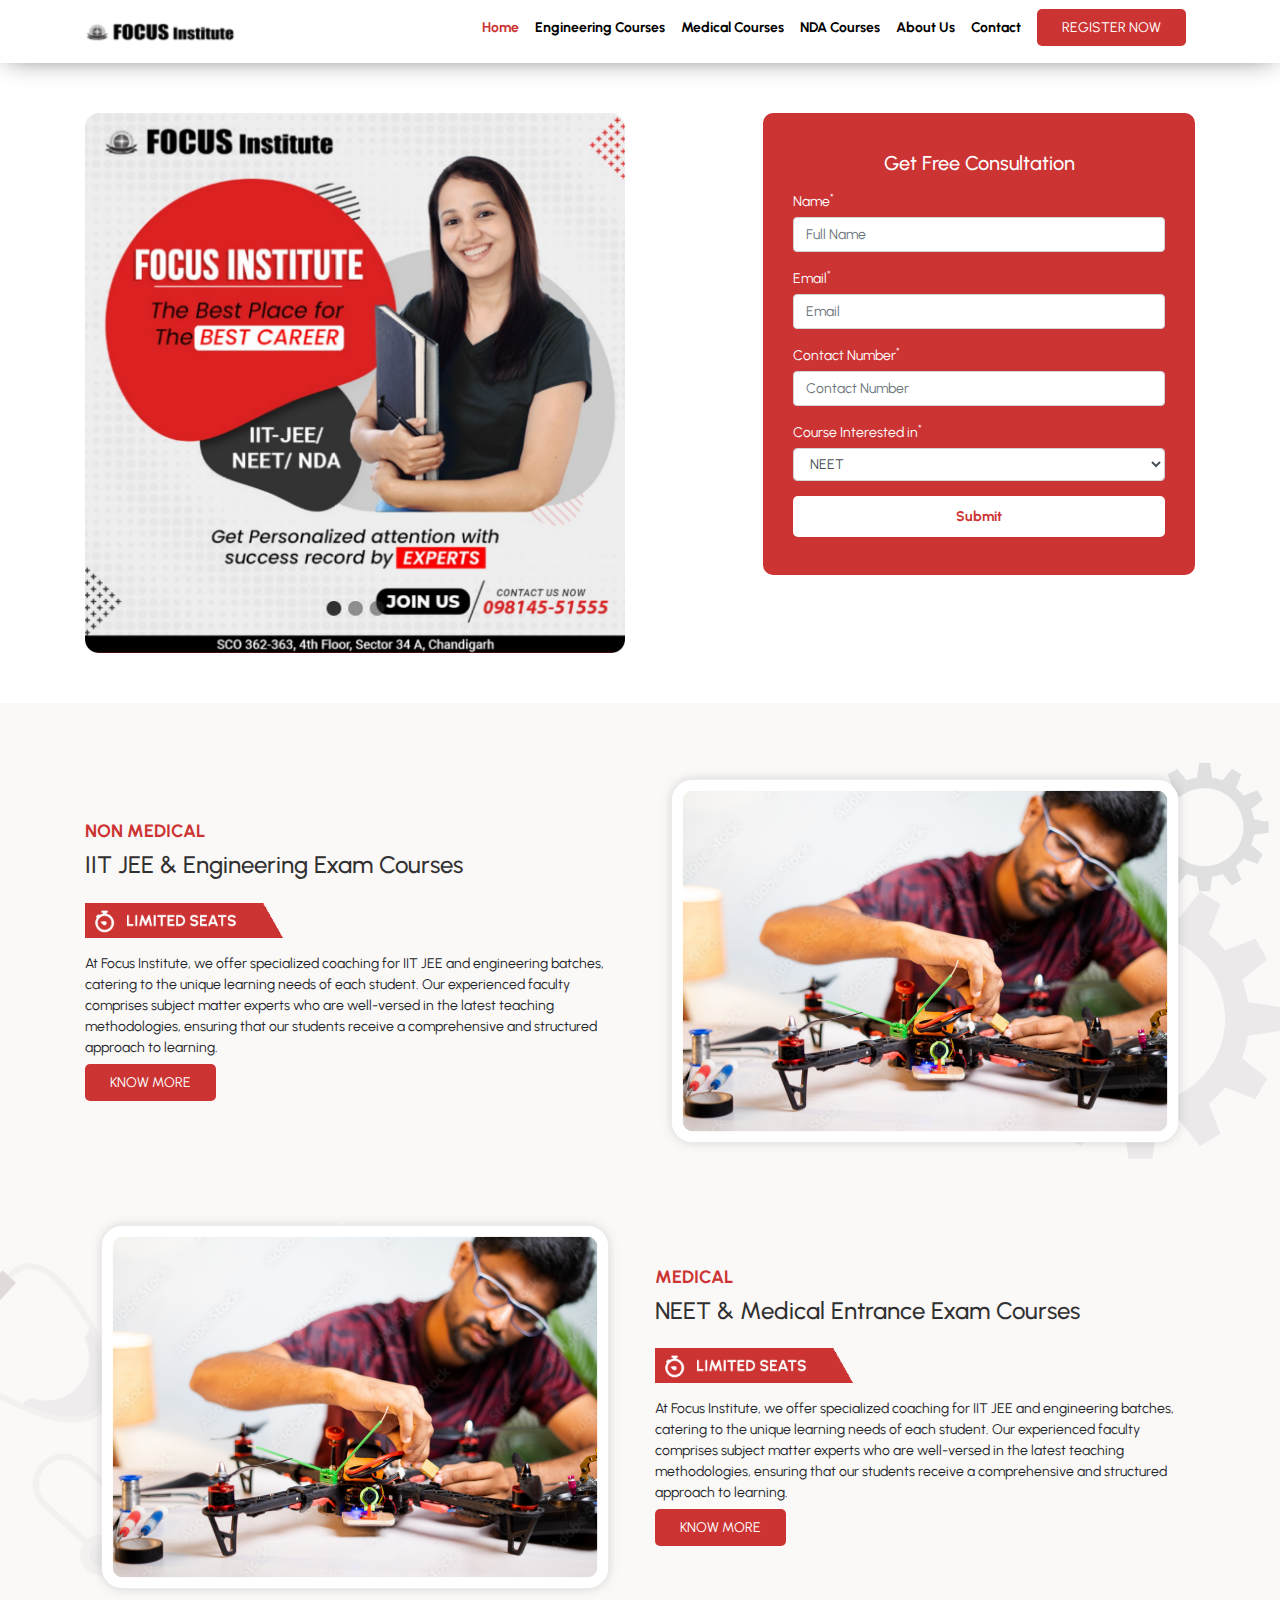
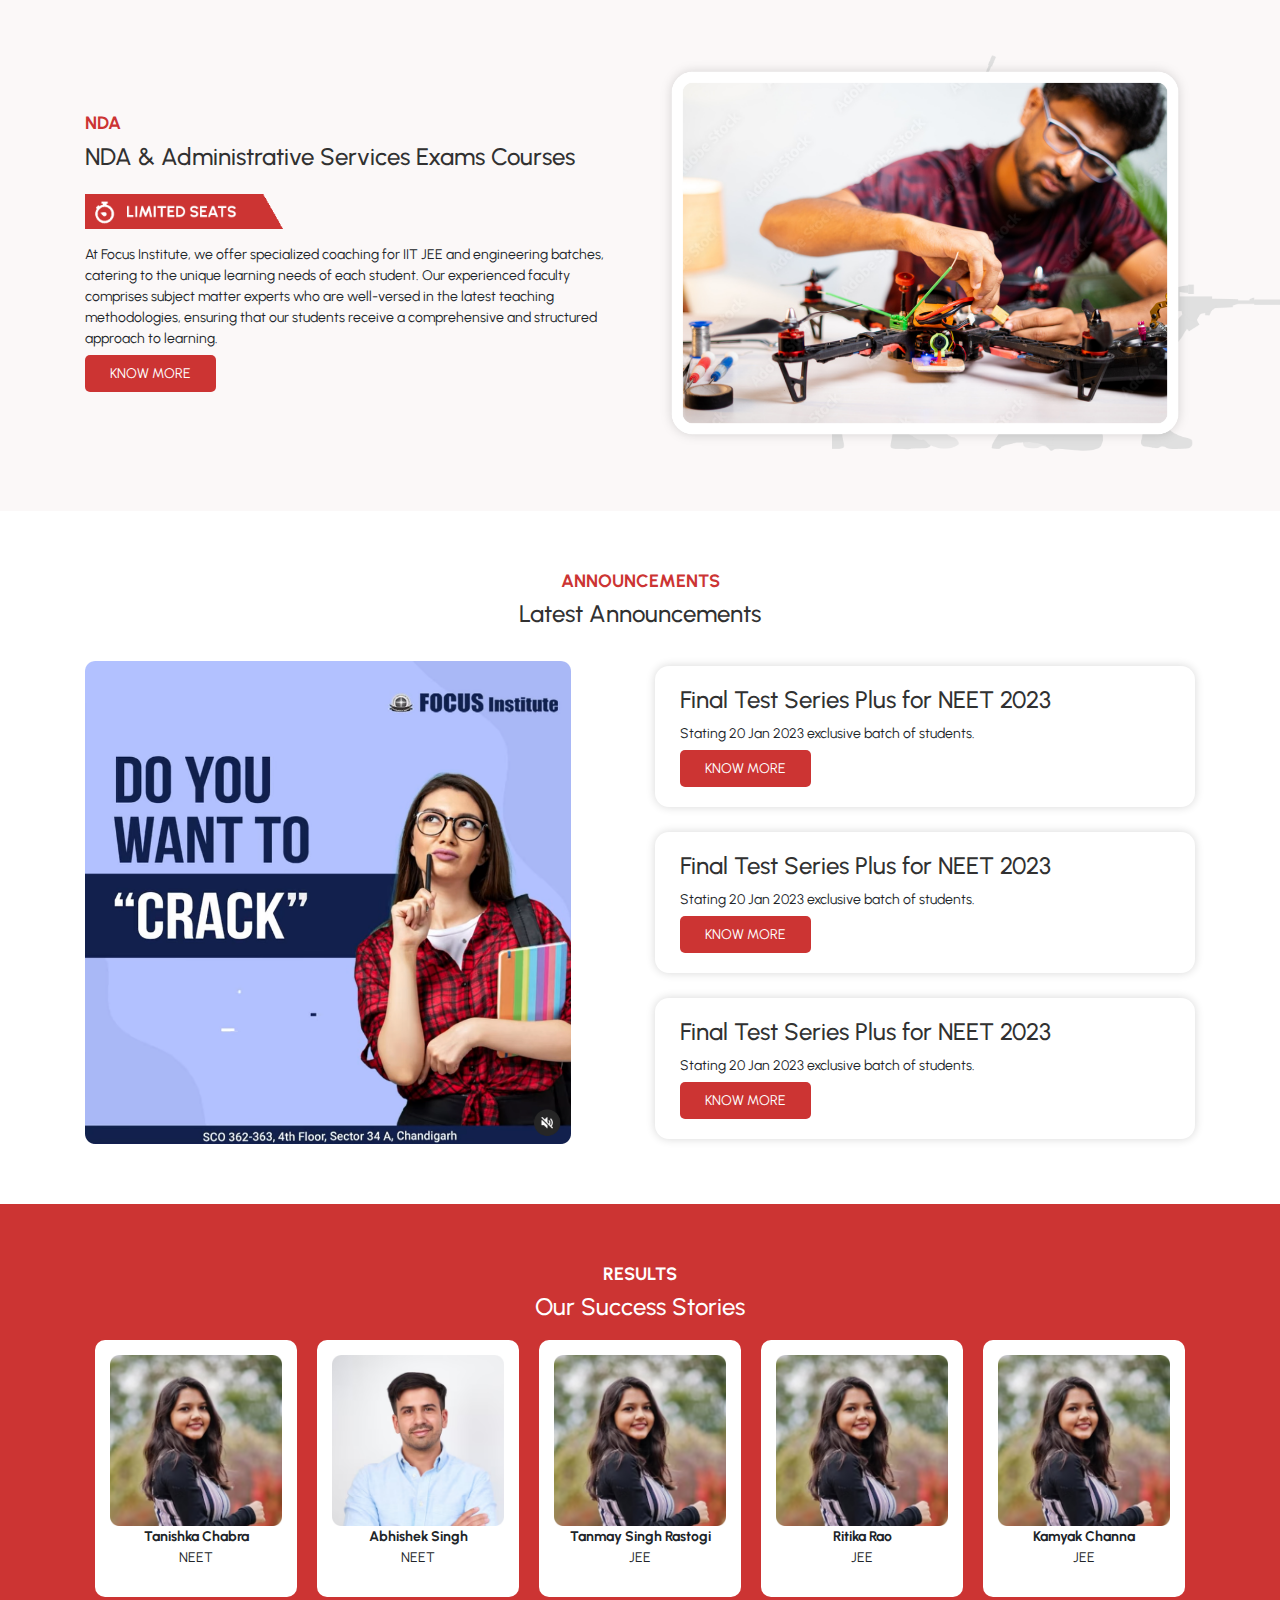
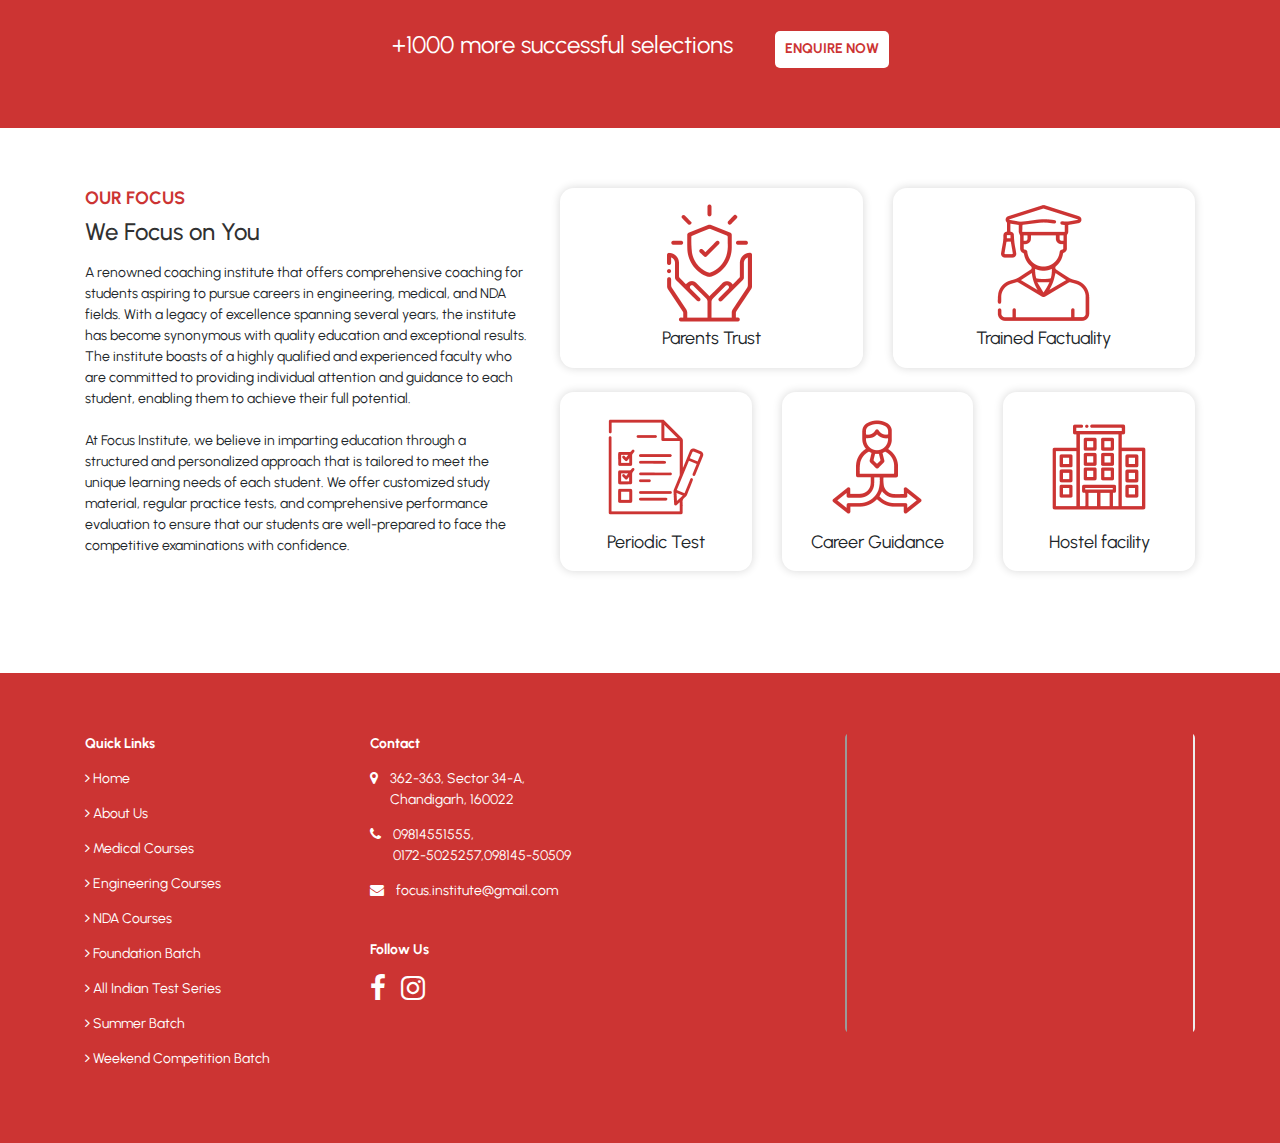
==== index.html @ 0dfa8e39 "initial commit" ====
<!DOCTYPE html>
<html lang="en">
<head>
    <meta charset="utf-8">
    <meta name="viewport" content="width=device-width, initial-scale=1">

    <meta property="og:url" content="#">
    <meta property="og:description" content="Custom HR Management Solution with SkyTech, a cloud-based HR management solution with recruitment management, performance management, and employee engagement for new-age companies">
    <meta property="og:image" content="#">
    <meta property="og:image:secure_url" content="#">
    <meta property="og:image:type" content="image/png">
    <meta property="og:image:width" content="1200">
    <meta property="og:image:height" content="600">
    <meta name="description" content="Custom HR Management Solution with SkyTech, a cloud-based HR management solution with recruitment management, performance management, and employee engagement for new-age companies.">
    <link rel="icon" href="assets/img/favicon.png" type="image/png" sizes="16x16">
    <title>Focus Institute</title>


    <link rel="stylesheet" href="https://cdn.jsdelivr.net/npm/bootstrap@4.6.1/dist/css/bootstrap.min.css">
    <script src="https://ajax.googleapis.com/ajax/libs/jquery/3.6.0/jquery.min.js"></script>
    <script src="https://cdn.jsdelivr.net/npm/bootstrap@4.6.1/dist/js/bootstrap.bundle.min.js"></script>

    <link rel="stylesheet" href="https://cdnjs.cloudflare.com/ajax/libs/font-awesome/4.7.0/css/font-awesome.min.css">
    <link rel="preconnect" href="https://fonts.googleapis.com">
    <link rel="preconnect" href="https://fonts.gstatic.com" crossorigin>
    <link href="https://fonts.googleapis.com/css2?family=Urbanist:ital,wght@0,100..900;1,100..900&display=swap" rel="stylesheet">

    <link rel="stylesheet" href="https://cdnjs.cloudflare.com/ajax/libs/OwlCarousel2/2.3.4/assets/owl.carousel.min.css">
    <link rel="stylesheet" href="https://cdnjs.cloudflare.com/ajax/libs/OwlCarousel2/2.3.4/assets/owl.theme.default.min.css">
    <link rel="stylesheet" href="assets/css/style.css">
</head>

<body>
<div>
    <header>
        <nav class="navbar navbar-expand-lg navbar-light container">
            <a class="navbar-brand" href="#">
                <img src="assets/img/logo.png" class="nav-logo" alt="">
            </a>
            <button class="navbar-toggler" type="button" data-toggle="collapse" data-target="#navbarSupportedContent" aria-controls="navbarSupportedContent" aria-expanded="false" aria-label="Toggle navigation">
                <span class="navbar-toggler-icon"></span>
            </button>

            <div class="collapse navbar-collapse" id="navbarSupportedContent">
                <ul class="navbar-nav ml-auto">
                    <li class="nav-item active">
                        <a class="nav-link" href="#">Home <span class="sr-only">(current)</span></a>
                    </li>
                    <li class="nav-item">
                        <a class="nav-link" href="#">Engineering Courses</a>
                    </li>
                    <li class="nav-item">
                        <a class="nav-link" href="#">Medical Courses</a>
                    </li>
                    <li class="nav-item">
                        <a class="nav-link" href="#">NDA Courses</a>
                    </li>
                    <li class="nav-item">
                        <a class="nav-link" href="#">About Us</a>
                    </li>
                    <li class="nav-item">
                        <a class="nav-link" href="contact.html">Contact</a>
                    </li>
                    <li class="nav-item">
                        <a class="nav-link" href="registration.html">
                            <button class="menuButton">
                                REGISTER NOW
                            </button>
                        </a>
                    </li>
                </ul>
            </div>
        </nav>
    </header>
</div>

<section class="bannerHome">
    <div class="container">
        <div class="row">
            <div class="col-md-6">
                <div class="owl-carousel owl-theme">
                    <div class="item">
                        <img src="assets/img/banner-1.png" alt="">
                    </div>
                    <div class="item">
                        <img src="assets/img/banner-2.png" alt="">
                    </div>
                    <div class="item">
                        <img src="assets/img/banner-1.png" alt="">
                    </div>
                </div>
            </div>
            <div class="col-md-6">
                <div class="bannerForm">
                    <h5 class="text-white text-center">
                        Get Free Consultation
                    </h5>

                    <form action="">
                        <div class="mt-3">
                            <label for="" class="text-white mb5">Name<sup>*</sup></label>
                            <input type="text" class="form-control themeFeild" name="name" placeholder="Full Name" required>
                        </div>
                        <div class="mt-3">
                            <label for="" class="text-white mb5">Email<sup>*</sup></label>
                            <input type="email" class="form-control themeFeild" name="email" placeholder="Email" required>
                        </div>
                        <div class="mt-3">
                            <label for="" class="text-white mb5">Contact Number<sup>*</sup></label>
                            <input type="tel" class="form-control themeFeild" name="contact" placeholder="Contact Number" required>
                        </div>
                        <div class="mt-3">
                            <label for="" class="text-white mb5">Course Interested in<sup>*</sup></label>
                            <select name="interest" id="" class="form-control" required>
                                <option value="NEET">NEET</option>
                                <option value="JEE">JEE</option>
                                <option value="NDA">NDA</option>
                            </select>
                        </div>
                        <div class="mt-4">
                            <button class="themeWhiteButton w-100">Submit</button>
                        </div>
                    </form>
                </div>
            </div>
        </div>
    </div>
</section>
<section class="homeCourses ptb60">
    <div class="backgroundEngineering">
        <div class="container">
            <div class="row align-items-center">
                <div class="col-md-6">
                    <h4 class="subText">
                        NON MEDICAL
                    </h4>
                    <h3 class="heading">
                        IIT JEE & Engineering Exam Courses
                    </h3>
                    <img src="assets/img/Limited-Seats.gif" style="max-height: 35px; margin-top: 15px; margin-bottom: 15px" alt="">
                    <p>
                        At Focus Institute, we offer specialized coaching for IIT JEE and engineering batches, catering to the unique learning needs of each student. Our experienced faculty comprises subject matter experts who are well-versed in the latest teaching methodologies, ensuring that our students receive a comprehensive and structured approach to learning.
                    </p>
                    <button class="themeButton">
                        KNOW MORE
                    </button>
                </div>
                <div class="col-md-6">
                    <img src="assets/img/iit_jee.png" class="w-100" alt="">
                </div>
            </div>
        </div>
    </div>
    <div class="backgroundNEET">
        <div class="container" style="overflow: visible">
            <div class="row align-items-center">
                <div class="col-md-6">
                    <img src="assets/img/iit_jee.png" class="w-100" alt="">
                </div>
                <div class="col-md-6">
                    <h4 class="subText">
                        MEDICAL
                    </h4>
                    <h3 class="heading">
                        NEET & Medical Entrance Exam Courses
                    </h3>
                    <img src="assets/img/Limited-Seats.gif" style="max-height: 35px; margin-top: 15px; margin-bottom: 15px" alt="">
                    <p>
                        At Focus Institute, we offer specialized coaching for IIT JEE and engineering batches, catering to the unique learning needs of each student. Our experienced faculty comprises subject matter experts who are well-versed in the latest teaching methodologies, ensuring that our students receive a comprehensive and structured approach to learning.
                    </p>
                    <button class="themeButton">
                        KNOW MORE
                    </button>
                </div>
            </div>
        </div>
    </div>
    <div class="backgroundNDA">
        <div class="container">
            <div class="row align-items-center">
                <div class="col-md-6">
                    <h4 class="subText">
                        NDA
                    </h4>
                    <h3 class="heading">
                        NDA & Administrative Services Exams Courses
                    </h3>
                    <img src="assets/img/Limited-Seats.gif" style="max-height: 35px; margin-top: 15px; margin-bottom: 15px" alt="">
                    <p>
                        At Focus Institute, we offer specialized coaching for IIT JEE and engineering batches, catering to the unique learning needs of each student. Our experienced faculty comprises subject matter experts who are well-versed in the latest teaching methodologies, ensuring that our students receive a comprehensive and structured approach to learning.
                    </p>
                    <button class="themeButton">
                        KNOW MORE
                    </button>
                </div>
                <div class="col-md-6">
                    <img src="assets/img/iit_jee.png" class="w-100" alt="">
                </div>
            </div>
        </div>
    </div>
</section>


<section class="homeAnnouncements ptb60">
    <div class="container">
        <div class="row align-items-center">
            <div class="col-md-12">
                <h4 class="subText text-center">
                    ANNOUNCEMENTS
                </h4>
                <h3 class="heading text-center">
                    Latest Announcements
                </h3>
            </div>
        </div>
        <div class="row align-items-center mt-4">
            <div class="col-md-6">
                <img src="assets/img/announcement_thumbnail.png" style="width: 90%" alt="">
            </div>
            <div class="col-md-6">
                <div class="announcementTile">
                    <h3 class="heading">
                        Final Test Series Plus for NEET 2023
                    </h3>
                    <p>Stating 20 Jan 2023 exclusive batch of students.</p>

                    <button class="themeButton">
                        KNOW MORE
                    </button>
                </div>
                <div class="announcementTile mtb25">
                    <h3 class="heading">
                        Final Test Series Plus for NEET 2023
                    </h3>
                    <p>Stating 20 Jan 2023 exclusive batch of students.</p>

                    <button class="themeButton">
                        KNOW MORE
                    </button>
                </div>
                <div class="announcementTile">
                    <h3 class="heading">
                        Final Test Series Plus for NEET 2023
                    </h3>
                    <p>Stating 20 Jan 2023 exclusive batch of students.</p>

                    <button class="themeButton">
                        KNOW MORE
                    </button>
                </div>
            </div>
        </div>
    </div>
</section>

<section class="homeSuccess ptb60">
    <div class="container">
        <div class="row">
            <div class="col-md-12">
                <h4 class="subText text-white text-center">
                    RESULTS
                </h4>
                <h3 class="heading text-white text-center">
                    Our Success Stories
                </h3>

                <div class="row">
                    <div class="col-md-12">
                        <div style="display: flex; align-items: center">
                            <div class="item">
                                <div class="testimonialCard">
                                    <img src="assets/img/dummy_1.png" class="w-100" alt="">
                                    <p class="testimonialName text-center">
                                        <b>Tanishka Chabra</b>
                                        <br>
                                        NEET
                                    </p>
                                </div>
                            </div>
                            <div class="item">
                                <div class="testimonialCard">
                                    <img src="assets/img/dummy_2.png" class="w-100" alt="">
                                    <p class="testimonialName text-center">
                                        <b>Abhishek Singh</b>
                                        <br>
                                        NEET
                                    </p>
                                </div>
                            </div>
                            <div class="item">
                                <div class="testimonialCard">
                                    <img src="assets/img/dummy_1.png" class="w-100" alt="">
                                    <p class="testimonialName text-center">
                                        <b>Tanmay Singh Rastogi</b>
                                        <br>
                                        JEE
                                    </p>
                                </div>
                            </div>
                            <div class="item">
                                <div class="testimonialCard">
                                    <img src="assets/img/dummy_1.png" class="w-100" alt="">
                                    <p class="testimonialName text-center">
                                        <b>Ritika Rao</b>
                                        <br>
                                        JEE
                                    </p>
                                </div>
                            </div>
                            <div class="item">
                                <div class="testimonialCard">
                                    <img src="assets/img/dummy_1.png" class="w-100" alt="">
                                    <p class="testimonialName text-center">
                                        <b>Kamyak Channa</b>
                                        <br>
                                        JEE
                                    </p>
                                </div>
                            </div>
                        </div>
                    </div>
                </div>


                <h3 class="heading text-white text-center mt-4 mb-0" style="font-weight: 400">
                    +1000 more successful selections
                    &nbsp;
                    &nbsp;
                    &nbsp;
                    <button class="themeWhiteButton">ENQUIRE NOW</button>
                </h3>
            </div>
        </div>
    </div>
</section>
<section class="homeFocus">
    <div class="container">
        <div class="row">
            <div class="col-md-5">
                <h4 class="subText">
                    OUR FOCUS
                </h4>
                <h3 class="heading">
                    We Focus on You
                </h3>
                <p class="mt-3">
                    A renowned coaching institute that offers comprehensive coaching for students aspiring to pursue careers in engineering, medical, and NDA fields. With a legacy of excellence spanning several years, the institute has become synonymous with quality education and exceptional results. The institute boasts of a highly qualified and experienced faculty who are committed to providing individual attention and guidance to each student, enabling them to achieve their full potential.
                    <br><br>
                    At Focus Institute, we believe in imparting education through a structured and personalized approach that is tailored to meet the unique learning needs of each student. We offer customized study material, regular practice tests, and comprehensive performance evaluation to ensure that our students are well-prepared to face the competitive examinations with confidence.
                </p>
            </div>
            <div class="col-md-7">
                <div class="row">
                    <div class="col-md-6">
                        <div class="tagIcon">
                            <img src="assets/img/ic_trust.png" style="max-width: 150px;" alt="">
                            <h4 style="font-weight: 400; font-size: 18px; text-align: center">
                                Parents Trust
                            </h4>
                        </div>
                    </div>
                    <div class="col-md-6">
                        <div class="tagIcon">
                            <img src="assets/img/ic_faculty.png" style="max-width: 150px;" alt="">
                            <h4 style="font-weight: 400; font-size: 18px; text-align: center">
                                Trained Factuality
                            </h4>
                        </div>
                    </div>
                </div>
                <div class="row mt-4">
                    <div class="col-md-4">
                        <div class="tagIcon">
                            <img src="assets/img/ic_periodic.png" style="max-width: 150px;" alt="">
                            <h4 style="font-weight: 400; font-size: 18px; text-align: center">
                                Periodic Test
                            </h4>
                        </div>
                    </div>
                    <div class="col-md-4">
                        <div class="tagIcon">
                            <img src="assets/img/ic_career.png" style="max-width: 150px;" alt="">
                            <h4 style="font-weight: 400; font-size: 18px; text-align: center">
                                Career Guidance
                            </h4>
                        </div>
                    </div>
                    <div class="col-md-4">
                        <div class="tagIcon">
                            <img src="assets/img/ic_hostel.png" style="max-width: 150px;" alt="">
                            <h4 style="font-weight: 400; font-size: 18px; text-align: center">
                                Hostel facility
                            </h4>
                        </div>
                    </div>
                </div>
            </div>
        </div>
    </div>
</section>
<br><br>
<footer class="themeFooter">
    <div class="container">
        <div class="row">
            <div class="col-md-3">
                <p class="text-white">
                    <b>Quick Links</b>
                </p>
                <p class="text-white mt-2">
                    <i class="fa fa-angle-right"></i> Home
                </p>
                <p class="text-white">
                    <i class="fa fa-angle-right"></i> About Us
                </p>
                <p class="text-white">
                    <i class="fa fa-angle-right"></i> Medical Courses
                </p>
                <p class="text-white">
                    <i class="fa fa-angle-right"></i> Engineering Courses
                </p>
                <p class="text-white">
                    <i class="fa fa-angle-right"></i> NDA Courses
                </p>
                <p class="text-white">
                    <i class="fa fa-angle-right"></i> Foundation Batch
                </p>
                <p class="text-white">
                    <i class="fa fa-angle-right"></i> All Indian Test Series
                </p>
                <p class="text-white">
                    <i class="fa fa-angle-right"></i> Summer Batch
                </p>
                <p class="text-white">
                    <i class="fa fa-angle-right"></i> Weekend Competition Batch
                </p>
            </div>
            <div class="col-md-4">
                <p class="text-white">
                    <b>Contact</b>
                </p>
                <div class="mt-2">
                    <div style="display: flex">
                        <div>
                            <i class="fa fa-map-marker text-white"></i> &nbsp; &nbsp;
                        </div>
                        <div>
                            <p class="text-white">
                                362-363, Sector 34-A,<br>
                                Chandigarh, 160022
                            </p>
                        </div>
                    </div>
                    <div style="display: flex">
                        <div>
                            <i class="fa fa-phone text-white"></i> &nbsp; &nbsp;
                        </div>
                        <div>
                            <p class="text-white">
                                09814551555,<br> 0172-5025257,098145-50509
                            </p>
                        </div>
                    </div>
                    <div style="display: flex">
                        <div>
                            <i class="fa fa-envelope text-white"></i> &nbsp; &nbsp;
                        </div>
                        <div>
                            <p class="text-white">
                                focus.institute@gmail.com
                            </p>
                        </div>
                    </div>
                </div>
                <p class="text-white mt-4">
                    <b>Follow Us</b>
                </p>
                <p class="text-white">
                    <i class="fa fa-facebook fa-2x"></i>
                    &nbsp;
                    &nbsp;
                    <i class="fa fa-instagram fa-2x"></i>
                </p>
            </div>
            <div class="col-md-1"></div>
            <div class="col-md-4">
                <div style="position: relative; min-height: 300px; overflow: hidden; border-radius: 5px;"><iframe src="https://www.google.com/maps/d/embed?mid=1akfx6ELd3Q_v4I3lgXJmymv4RK5xqsZ-" style="width: 100%; min-height: 600px; position: absolute; top: -100px;"></iframe></div>
            </div>
        </div>
    </div>
</footer>

<script src="https://cdnjs.cloudflare.com/ajax/libs/jquery/3.3.1/jquery.min.js"></script>
<script src="https://cdnjs.cloudflare.com/ajax/libs/OwlCarousel2/2.3.4/owl.carousel.min.js"></script>
<script>
    $(".owl-carousel").owlCarousel({
        items: 1,
        margin: 10,
        loop: true,
        nav: false,
        dots: false
    });

    $(".owl-carousel1").owlCarousel({
        items: 5,
        margin: 20,
        loop: false,
        nav: false,
        dots: false,
        autoplay: false
    });
</script>
</body>
</html>
---- assets/css/style.css ----
body{
    font-size: 14px;
}
body, html, form, input, h1, h2, h3, h4, h5, h6, p, span, table, tr, td, ul, ol, li, button{
    font-family: "Urbanist", sans-serif;
}
.nav-logo{
    max-width: 150px;
}
.menuButton{
    color: #fff;
    background: #CC3433;
    border: none;
    font-size: 14px;
    padding: 8px 25px;
    border-radius: 5px;
    margin-top: -9px;
}
.themeButton{
    color: #fff;
    background: #CC3433;
    border: none;
    font-size: 14px;
    padding: 8px 25px;
    border-radius: 5px;
    margin-top: -9px;
}
.themeWhiteButton{
    color: #CC3433;
    background: #fff;
    border: none;
    font-size: 14px;
    padding: 8px 25px;
    border-radius: 5px;
    margin-top: -9px;
}
.navbar-light .navbar-nav .nav-link{
    font-size: 14px;
    font-weight: 700;
    color: black;
}
.navbar-light .navbar-nav .active>.nav-link{
    color: #CC3433;
}
header{
    -webkit-box-shadow: 0px 0px 28px -8px rgba(0,0,0,0.75);
    -moz-box-shadow: 0px 0px 28px -8px rgba(0,0,0,0.75);
    box-shadow: 0px 0px 28px -8px rgba(0,0,0,0.75);
}
.bannerHome{
    padding: 50px 0;
}
.bannerForm{
    width: 80%;
    margin-left: auto;
    padding: 38px 30px;
    background: #CC3433;
    border-radius: 10px;
}
label{
    font-size: 14px;
}
.themeFeild{
    background: #FFFFFF;
}
.form-control{
    height: auto;
    font-size: 14px;
}
.themeWhiteButton{
    background: white;
    color: #CC3433;
    border: none;
    border-radius: 5px;
    padding: 10px;
    font-weight: 700;
}
.mb5{
    margin-bottom: 5px;
}
.homeCourses{
    background: #FBF8F8;
}
.ptb60{
    padding-top: 60px;
    padding-bottom: 60px;
}
.backgroundEngineering{
    background: url("../img/engineering_bg.png");
    background-position: 100% center;
    background-repeat: no-repeat;
    background-size: contain;
}
.backgroundNEET{
    background: url("../img/medical_bg.png");
    background-position: 0% center;
    background-repeat: no-repeat;
    background-size: contain;
    margin: 50px auto;
}
.backgroundNDA{
    background: url("../img/nda_bg.png");
    background-position: 100% center;
    background-repeat: no-repeat;
    background-size: contain;
}
.subText{
    font-size: 18px;
    text-align: left;
    font-weight: 700;
    letter-spacing: 0px;
    color: #CC3433;
    text-transform: uppercase;
    opacity: 1;
}
.heading{
    font-size: 24px;
    text-align: left;
    font: 700;
    letter-spacing: 0px;
    color: #313131;
    opacity: 1;
}
.announcementTile{
    box-shadow: 0px 0px 10px #00000029;
    border-radius: 14px;
    padding: 20px 25px;
}
.mtb25{
    margin-bottom: 25px;
    margin-top: 25px;
}
p{
    margin-bottom: 14px;
}
.homeSuccess{
    background: #CC3433;
}
.homeFocus{
    padding: 60px;
}
.themeFooter{
    background: #CC3433;
    padding: 60px;
}
.testimonialCard{
    background: white;
    padding: 15px;
    border-radius: 10px;
    margin: 10px;
}
.tagIcon{
    text-align: center;
    box-shadow: 0px 0px 10px #00000029;
    border-radius: 14px;
    padding: 10px;
}

.bannerContact{
    position: relative;
}
.bannerContact .absoluteSection{
    position: absolute;
    width: 100%;
    top: calc(50% - 42px);
    font-weight: 700;
}
.bannerContact .absoluteext{
    font-size: 36px;
    color: #FFFFFF;
}
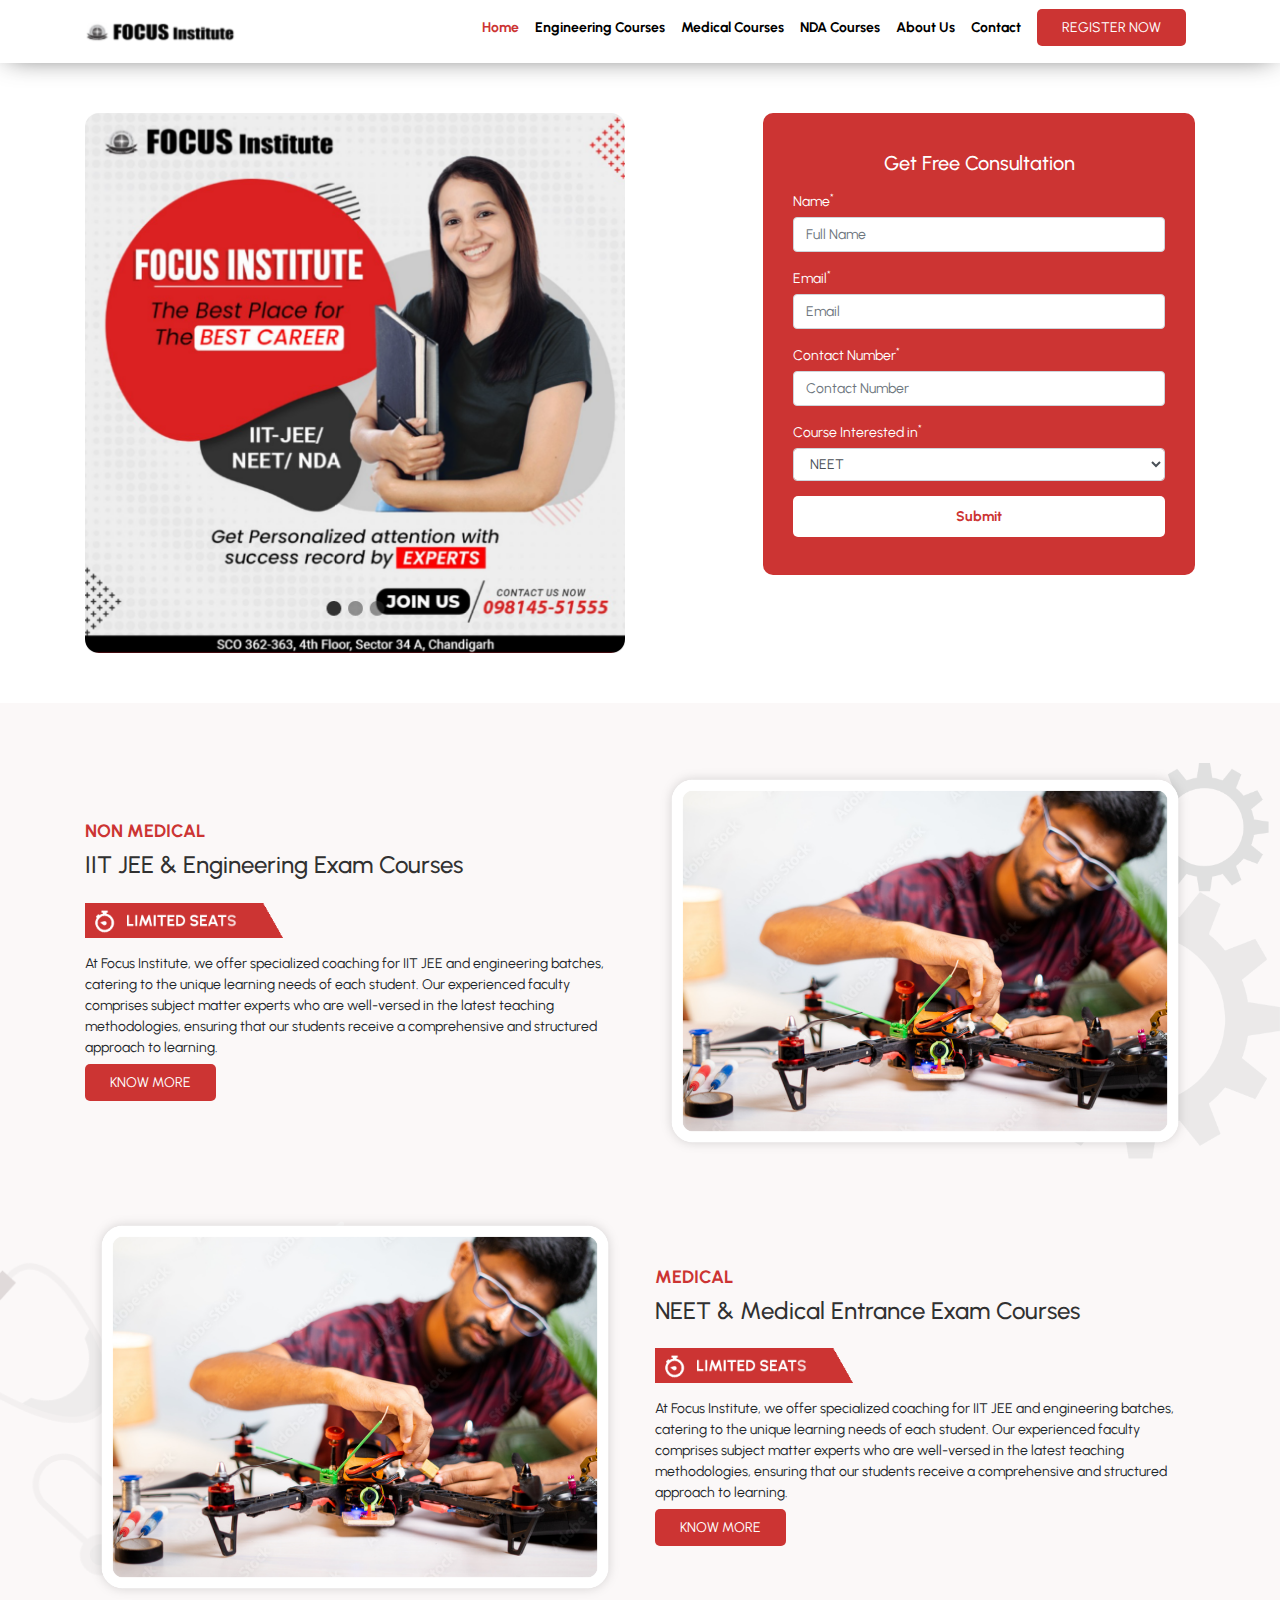
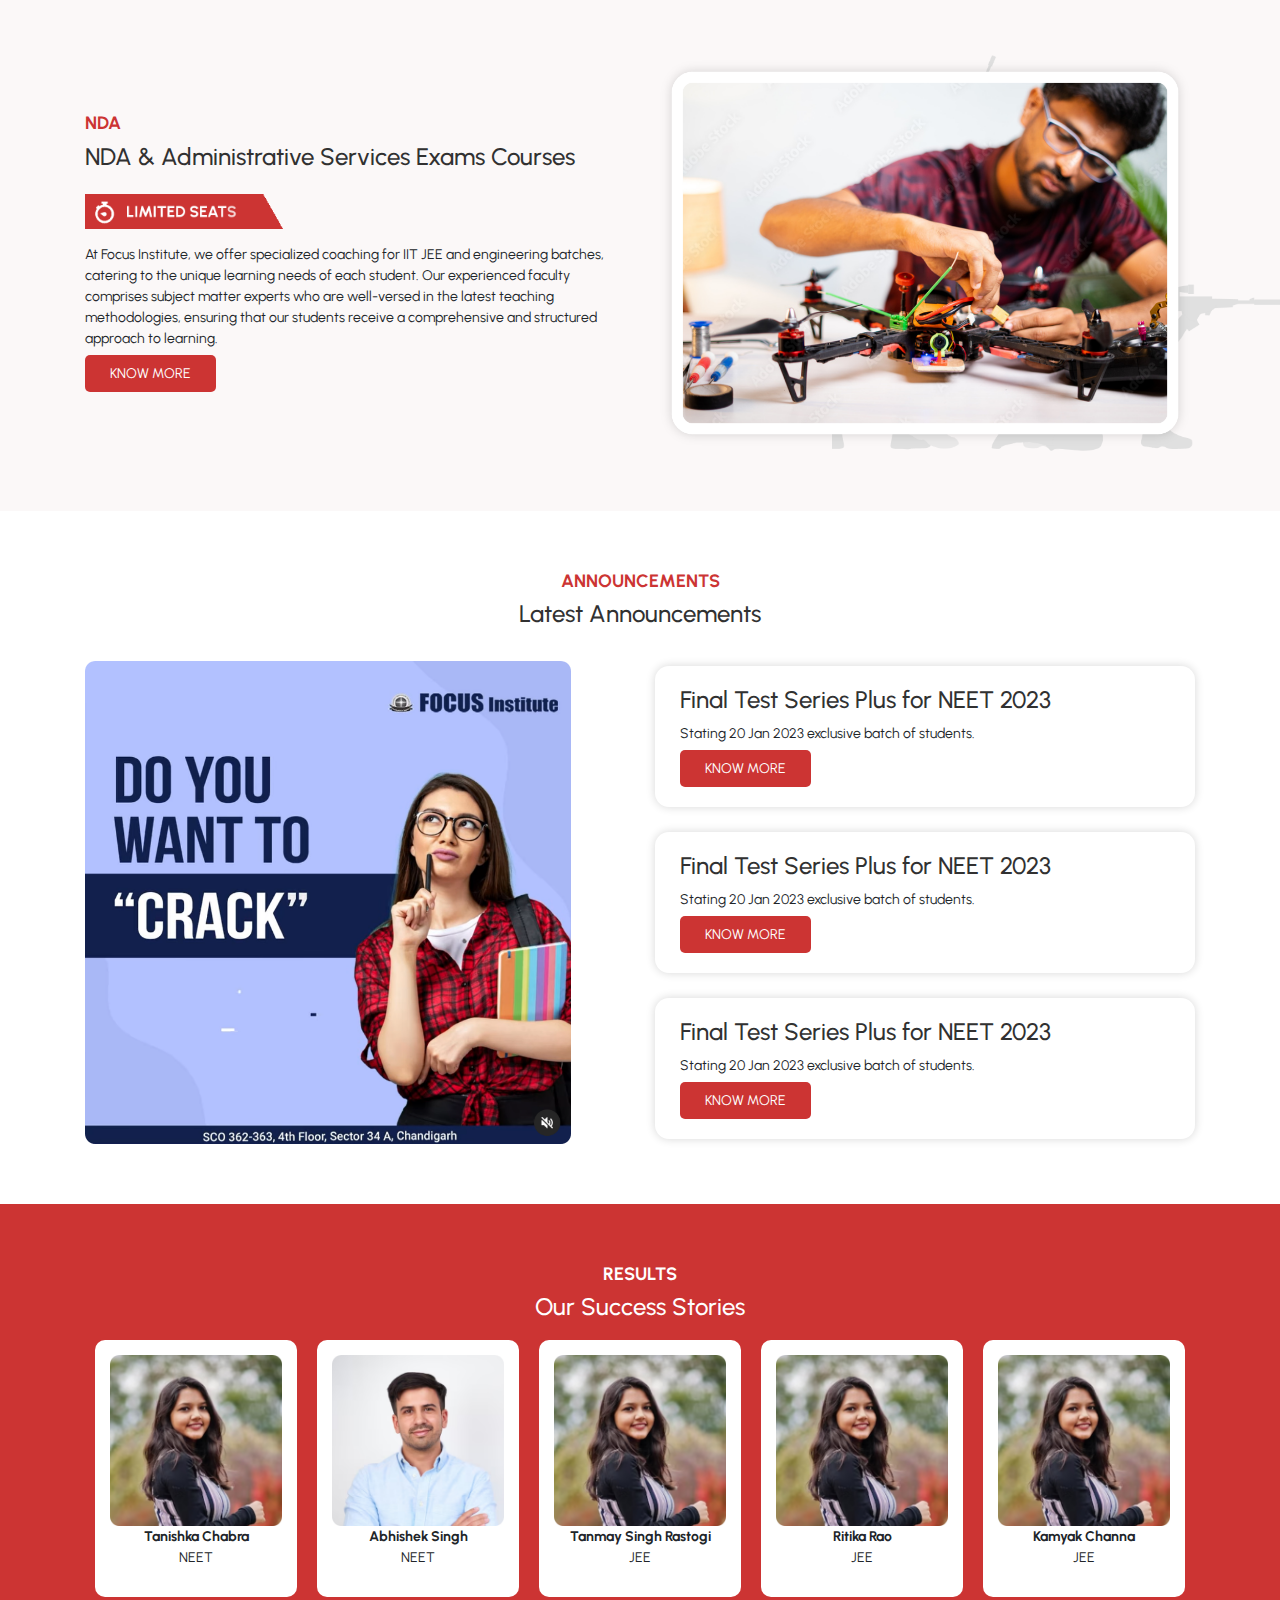
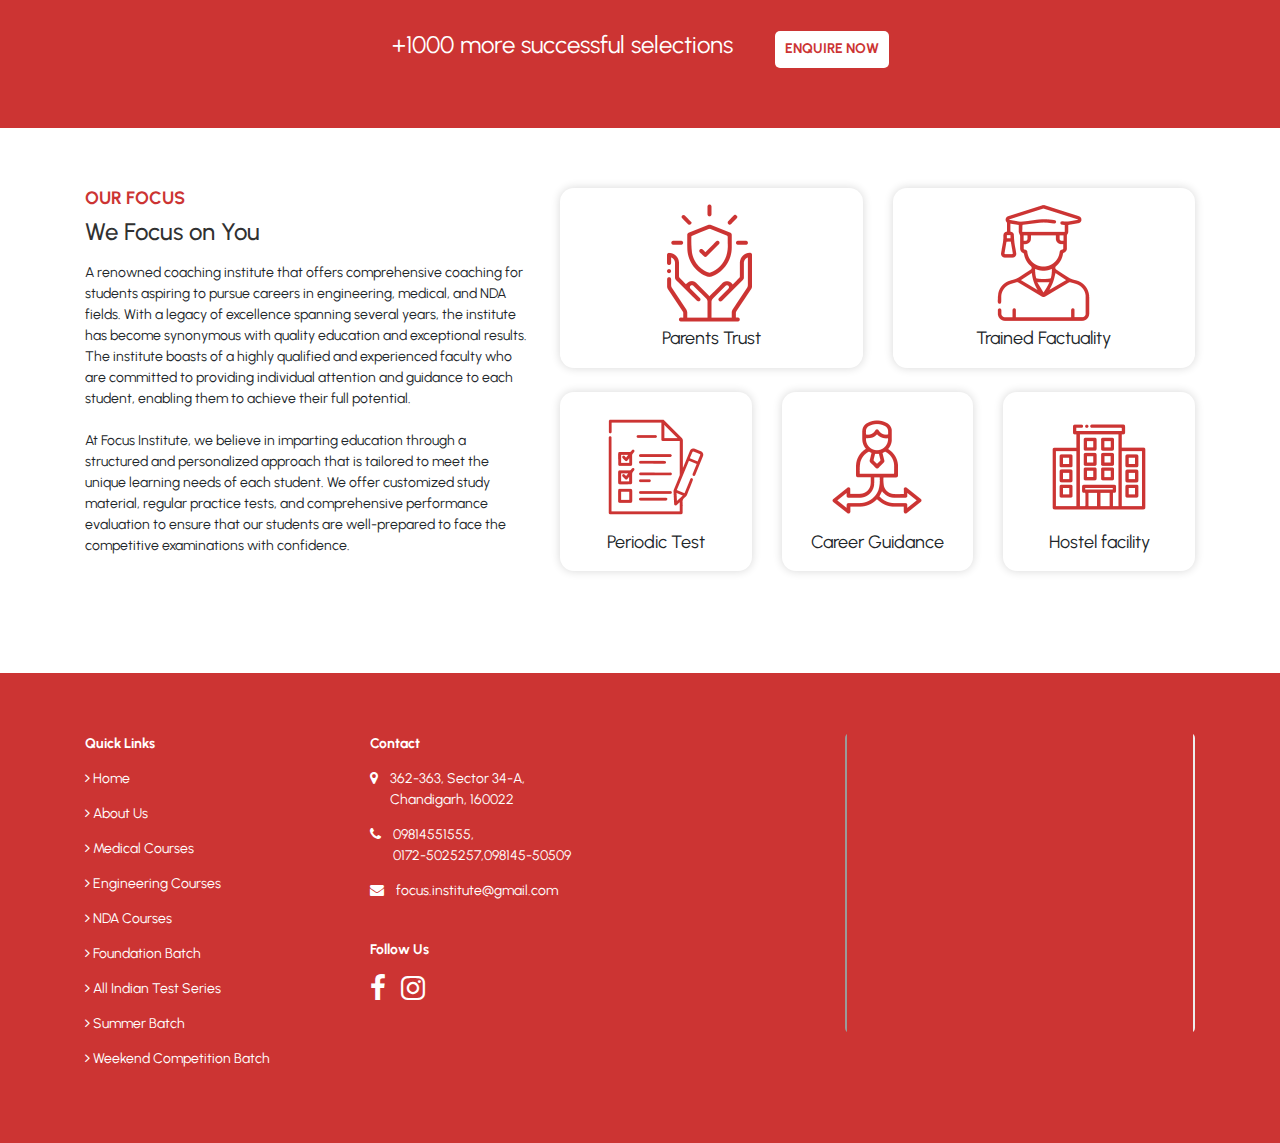
==== commit 7154aa46: "Eng -Course View" ====
--- a/index.html
+++ b/index.html
@@ -47,7 +47,7 @@
                         <a class="nav-link" href="#">Home <span class="sr-only">(current)</span></a>
                     </li>
                     <li class="nav-item">
-                        <a class="nav-link" href="#">Engineering Courses</a>
+                        <a class="nav-link" href="engineeringCourses.html">Engineering Courses</a>
                     </li>
                     <li class="nav-item">
                         <a class="nav-link" href="#">Medical Courses</a>
@@ -56,7 +56,7 @@
                         <a class="nav-link" href="#">NDA Courses</a>
                     </li>
                     <li class="nav-item">
-                        <a class="nav-link" href="#">About Us</a>
+                        <a class="nav-link" href="about.html">About Us</a>
                     </li>
                     <li class="nav-item">
                         <a class="nav-link" href="contact.html">Contact</a>
--- a/assets/css/style.css
+++ b/assets/css/style.css
@@ -1,171 +1,259 @@
-body{
-    font-size: 14px;
-}
-body, html, form, input, h1, h2, h3, h4, h5, h6, p, span, table, tr, td, ul, ol, li, button{
-    font-family: "Urbanist", sans-serif;
-}
-.nav-logo{
-    max-width: 150px;
-}
-.menuButton{
-    color: #fff;
-    background: #CC3433;
-    border: none;
-    font-size: 14px;
-    padding: 8px 25px;
-    border-radius: 5px;
-    margin-top: -9px;
-}
-.themeButton{
-    color: #fff;
-    background: #CC3433;
-    border: none;
-    font-size: 14px;
-    padding: 8px 25px;
-    border-radius: 5px;
-    margin-top: -9px;
-}
-.themeWhiteButton{
-    color: #CC3433;
-    background: #fff;
-    border: none;
-    font-size: 14px;
-    padding: 8px 25px;
-    border-radius: 5px;
-    margin-top: -9px;
-}
-.navbar-light .navbar-nav .nav-link{
-    font-size: 14px;
-    font-weight: 700;
-    color: black;
-}
-.navbar-light .navbar-nav .active>.nav-link{
-    color: #CC3433;
-}
-header{
-    -webkit-box-shadow: 0px 0px 28px -8px rgba(0,0,0,0.75);
-    -moz-box-shadow: 0px 0px 28px -8px rgba(0,0,0,0.75);
-    box-shadow: 0px 0px 28px -8px rgba(0,0,0,0.75);
-}
-.bannerHome{
-    padding: 50px 0;
-}
-.bannerForm{
-    width: 80%;
-    margin-left: auto;
-    padding: 38px 30px;
-    background: #CC3433;
-    border-radius: 10px;
-}
-label{
-    font-size: 14px;
-}
-.themeFeild{
-    background: #FFFFFF;
-}
-.form-control{
-    height: auto;
-    font-size: 14px;
-}
-.themeWhiteButton{
-    background: white;
-    color: #CC3433;
-    border: none;
-    border-radius: 5px;
-    padding: 10px;
-    font-weight: 700;
-}
-.mb5{
-    margin-bottom: 5px;
-}
-.homeCourses{
-    background: #FBF8F8;
-}
-.ptb60{
-    padding-top: 60px;
-    padding-bottom: 60px;
-}
-.backgroundEngineering{
-    background: url("../img/engineering_bg.png");
-    background-position: 100% center;
-    background-repeat: no-repeat;
-    background-size: contain;
-}
-.backgroundNEET{
-    background: url("../img/medical_bg.png");
-    background-position: 0% center;
-    background-repeat: no-repeat;
-    background-size: contain;
-    margin: 50px auto;
-}
-.backgroundNDA{
-    background: url("../img/nda_bg.png");
-    background-position: 100% center;
-    background-repeat: no-repeat;
-    background-size: contain;
-}
-.subText{
-    font-size: 18px;
-    text-align: left;
-    font-weight: 700;
-    letter-spacing: 0px;
-    color: #CC3433;
-    text-transform: uppercase;
-    opacity: 1;
-}
-.heading{
-    font-size: 24px;
-    text-align: left;
-    font: 700;
-    letter-spacing: 0px;
-    color: #313131;
-    opacity: 1;
-}
-.announcementTile{
-    box-shadow: 0px 0px 10px #00000029;
-    border-radius: 14px;
-    padding: 20px 25px;
-}
-.mtb25{
-    margin-bottom: 25px;
-    margin-top: 25px;
-}
-p{
-    margin-bottom: 14px;
-}
-.homeSuccess{
-    background: #CC3433;
-}
-.homeFocus{
-    padding: 60px;
-}
-.themeFooter{
-    background: #CC3433;
-    padding: 60px;
-}
-.testimonialCard{
-    background: white;
-    padding: 15px;
-    border-radius: 10px;
-    margin: 10px;
-}
-.tagIcon{
-    text-align: center;
-    box-shadow: 0px 0px 10px #00000029;
-    border-radius: 14px;
-    padding: 10px;
-}
-
-.bannerContact{
-    position: relative;
-}
-.bannerContact .absoluteSection{
-    position: absolute;
-    width: 100%;
-    top: calc(50% - 42px);
-    font-weight: 700;
-}
-.bannerContact .absoluteext{
-    font-size: 36px;
-    color: #FFFFFF;
-}
+body {
+  font-size: 14px;
+}
+body,
+html,
+form,
+input,
+h1,
+h2,
+h3,
+h4,
+h5,
+h6,
+p,
+span,
+table,
+tr,
+td,
+ul,
+ol,
+li,
+button {
+  font-family: "Urbanist", sans-serif;
+}
+.nav-logo {
+  max-width: 150px;
+}
+.menuButton {
+  color: #fff;
+  background: #cc3433;
+  border: none;
+  font-size: 14px;
+  padding: 8px 25px;
+  border-radius: 5px;
+  margin-top: -9px;
+}
+.themeButton {
+  color: #fff;
+  background: #cc3433;
+  border: none;
+  font-size: 14px;
+  padding: 8px 25px;
+  border-radius: 5px;
+  margin-top: -9px;
+}
+.themeWhiteButton {
+  color: #cc3433;
+  background: #fff;
+  border: none;
+  font-size: 14px;
+  padding: 8px 25px;
+  border-radius: 5px;
+  margin-top: -9px;
+}
+.navbar-light .navbar-nav .nav-link {
+  font-size: 14px;
+  font-weight: 700;
+  color: black;
+}
+.navbar-light .navbar-nav .active > .nav-link {
+  color: #cc3433;
+}
+header {
+  -webkit-box-shadow: 0px 0px 28px -8px rgba(0, 0, 0, 0.75);
+  -moz-box-shadow: 0px 0px 28px -8px rgba(0, 0, 0, 0.75);
+  box-shadow: 0px 0px 28px -8px rgba(0, 0, 0, 0.75);
+}
+.bannerHome {
+  padding: 50px 0;
+}
+.bannerForm {
+  width: 80%;
+  margin-left: auto;
+  padding: 38px 30px;
+  background: #cc3433;
+  border-radius: 10px;
+}
+label {
+  font-size: 14px;
+}
+.themeFeild {
+  background: #ffffff;
+}
+.form-control {
+  height: auto;
+  font-size: 14px;
+}
+.themeWhiteButton {
+  background: white;
+  color: #cc3433;
+  border: none;
+  border-radius: 5px;
+  padding: 10px;
+  font-weight: 700;
+}
+.mb5 {
+  margin-bottom: 5px;
+}
+.homeCourses {
+  background: #fbf8f8;
+}
+.ptb60 {
+  padding-top: 60px;
+  padding-bottom: 60px;
+}
+.backgroundEngineering {
+  background: url("../img/engineering_bg.png");
+  background-position: 100% center;
+  background-repeat: no-repeat;
+  background-size: contain;
+}
+.backgroundNEET {
+  background: url("../img/medical_bg.png");
+  background-position: 0% center;
+  background-repeat: no-repeat;
+  background-size: contain;
+  margin: 50px auto;
+}
+.backgroundNDA {
+  background: url("../img/nda_bg.png");
+  background-position: 100% center;
+  background-repeat: no-repeat;
+  background-size: contain;
+}
+.subText {
+  font-size: 18px;
+  text-align: left;
+  font-weight: 700;
+  letter-spacing: 0px;
+  color: #cc3433;
+  text-transform: uppercase;
+  opacity: 1;
+}
+.heading {
+  font-size: 24px;
+  text-align: left;
+  font: 700;
+  letter-spacing: 0px;
+  color: #313131;
+  opacity: 1;
+}
+.announcementTile {
+  box-shadow: 0px 0px 10px #00000029;
+  border-radius: 14px;
+  padding: 20px 25px;
+}
+.mtb25 {
+  margin-bottom: 25px;
+  margin-top: 25px;
+}
+p {
+  margin-bottom: 14px;
+}
+.homeSuccess {
+  background: #cc3433;
+}
+.homeFocus {
+  padding: 60px;
+}
+.themeFooter {
+  background: #cc3433;
+  padding: 60px;
+}
+.testimonialCard {
+  background: white;
+  padding: 15px;
+  border-radius: 10px;
+  margin: 10px;
+}
+.tagIcon {
+  text-align: center;
+  box-shadow: 0px 0px 10px #00000029;
+  border-radius: 14px;
+  padding: 10px;
+}
+
+.bannerContact {
+  position: relative;
+}
+.bannerContact .absoluteSection {
+  position: absolute;
+  width: 100%;
+  top: calc(50% - 42px);
+  font-weight: 700;
+}
+.bannerContact .absoluteext {
+  font-size: 36px;
+  color: #ffffff;
+}
+/* about Css */
+.aboutContainer {
+  display: flex;
+  justify-content: center;
+  align-items: center;
+  width: 100%;
+}
+
+.aboutSubText {
+  font-size: 18px;
+  text-align: center;
+  font-weight: 700;
+  letter-spacing: 0px;
+  color: #cc3433;
+  text-transform: uppercase;
+  opacity: 1;
+}
+
+.aboutSubDescription {
+  font-size: 16px;
+  font-weight: 700;
+  letter-spacing: 0px;
+  color: #313131;
+  opacity: 1;
+  text-align: center;
+  padding: 20px;
+  width: 1170px;
+  letter-spacing: var(--unnamed-character-spacing-0);
+}
+
+.aboutExp {
+  width: 1170px;
+  display: flex;
+  justify-content: space-around;
+  align-items: center;
+}
+
+.aboutType {
+  text-align: center;
+}
+.chooseUs {
+  display: flex;
+  justify-content: center;
+  gap: 10px;
+}
+
+.aboutAnnouncementTile {
+  box-shadow: 0px 0px 10px #00000029;
+  border-radius: 14px;
+  padding: 20px 25px;
+  width: 360px;
+  height: auto;
+}
+.aboutAchivmentContainer {
+  box-shadow: 0px 0px 1px #00000029;
+  border-radius: 14px;
+  padding: 20px 25px;
+  /* width: 360px; */
+  height: auto;
+}
+.aboutHeading {
+  text-align: center;
+  font-size: 24px;
+}
+
+.subAboutAchivmentContainer{
+  box-shadow: 0px 0px 1px #00000029;
+  border-radius: 14px;
+  padding: 10px 20px;
+}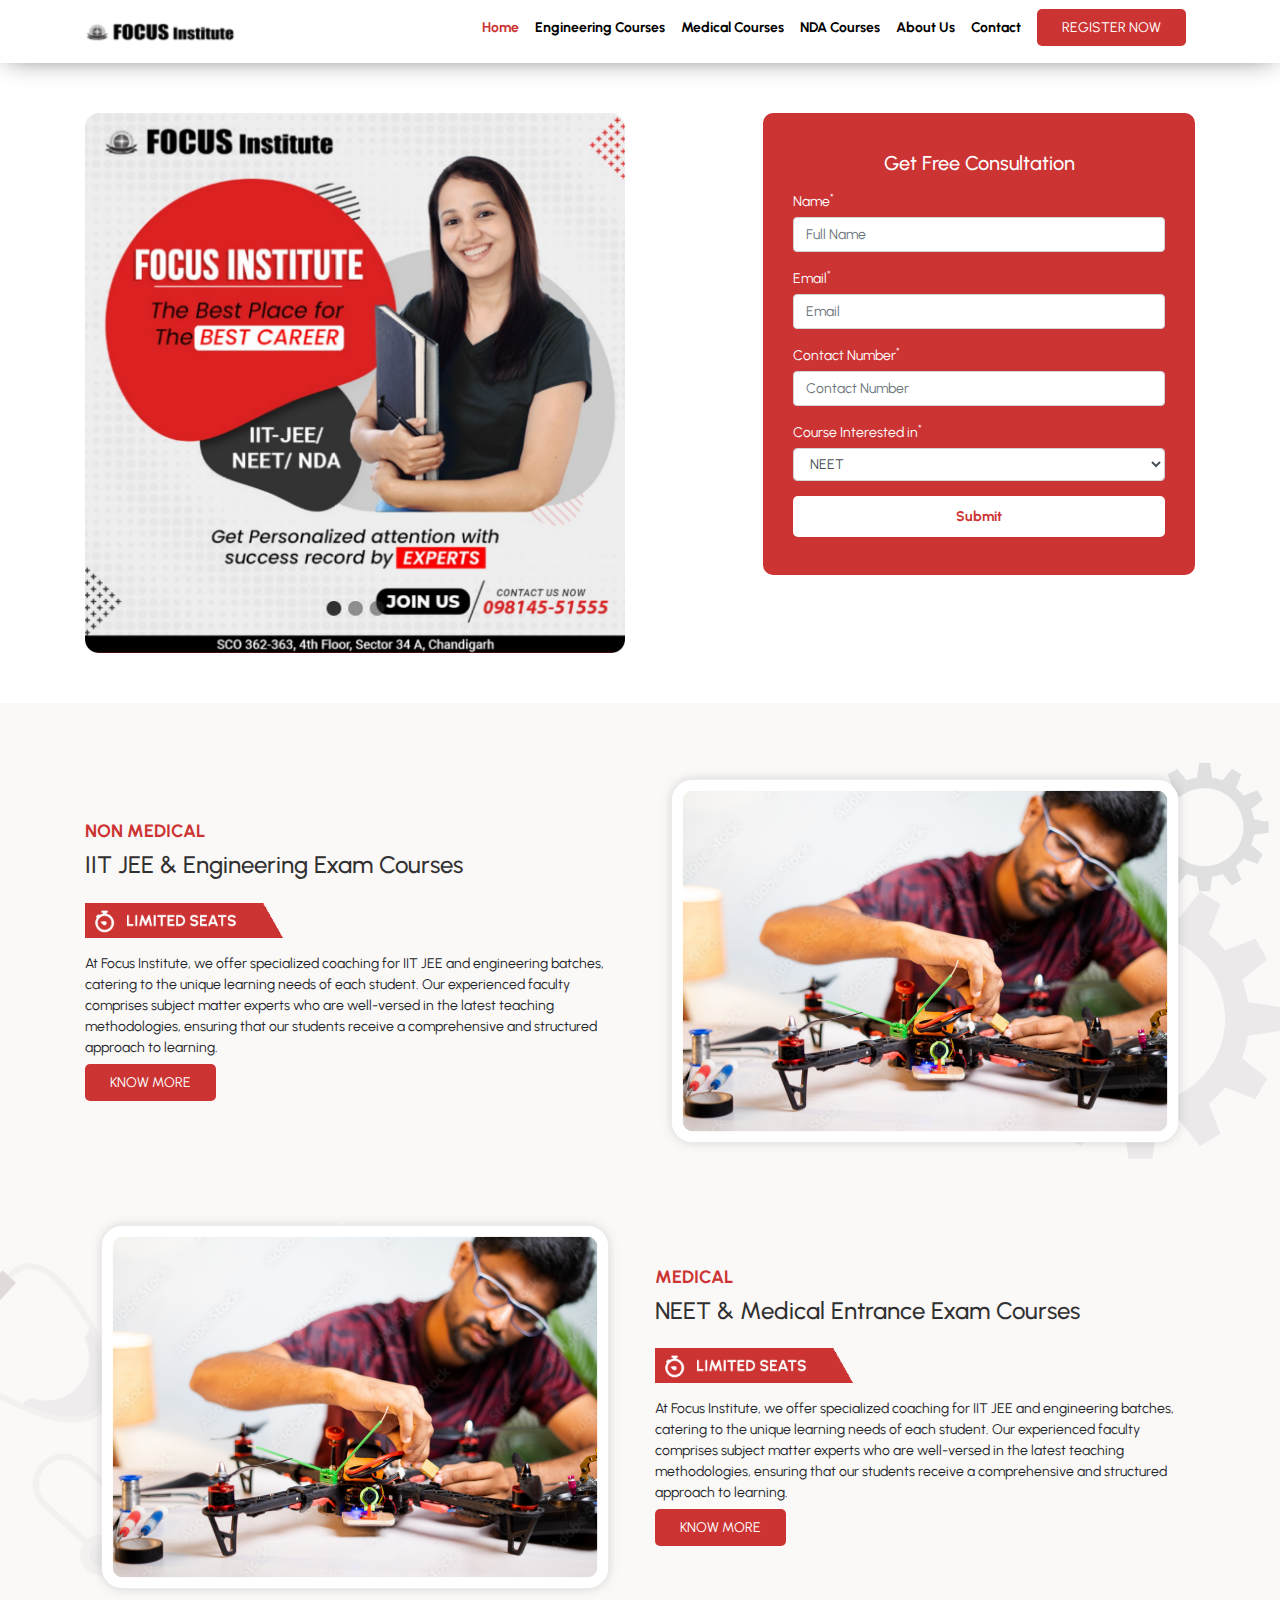
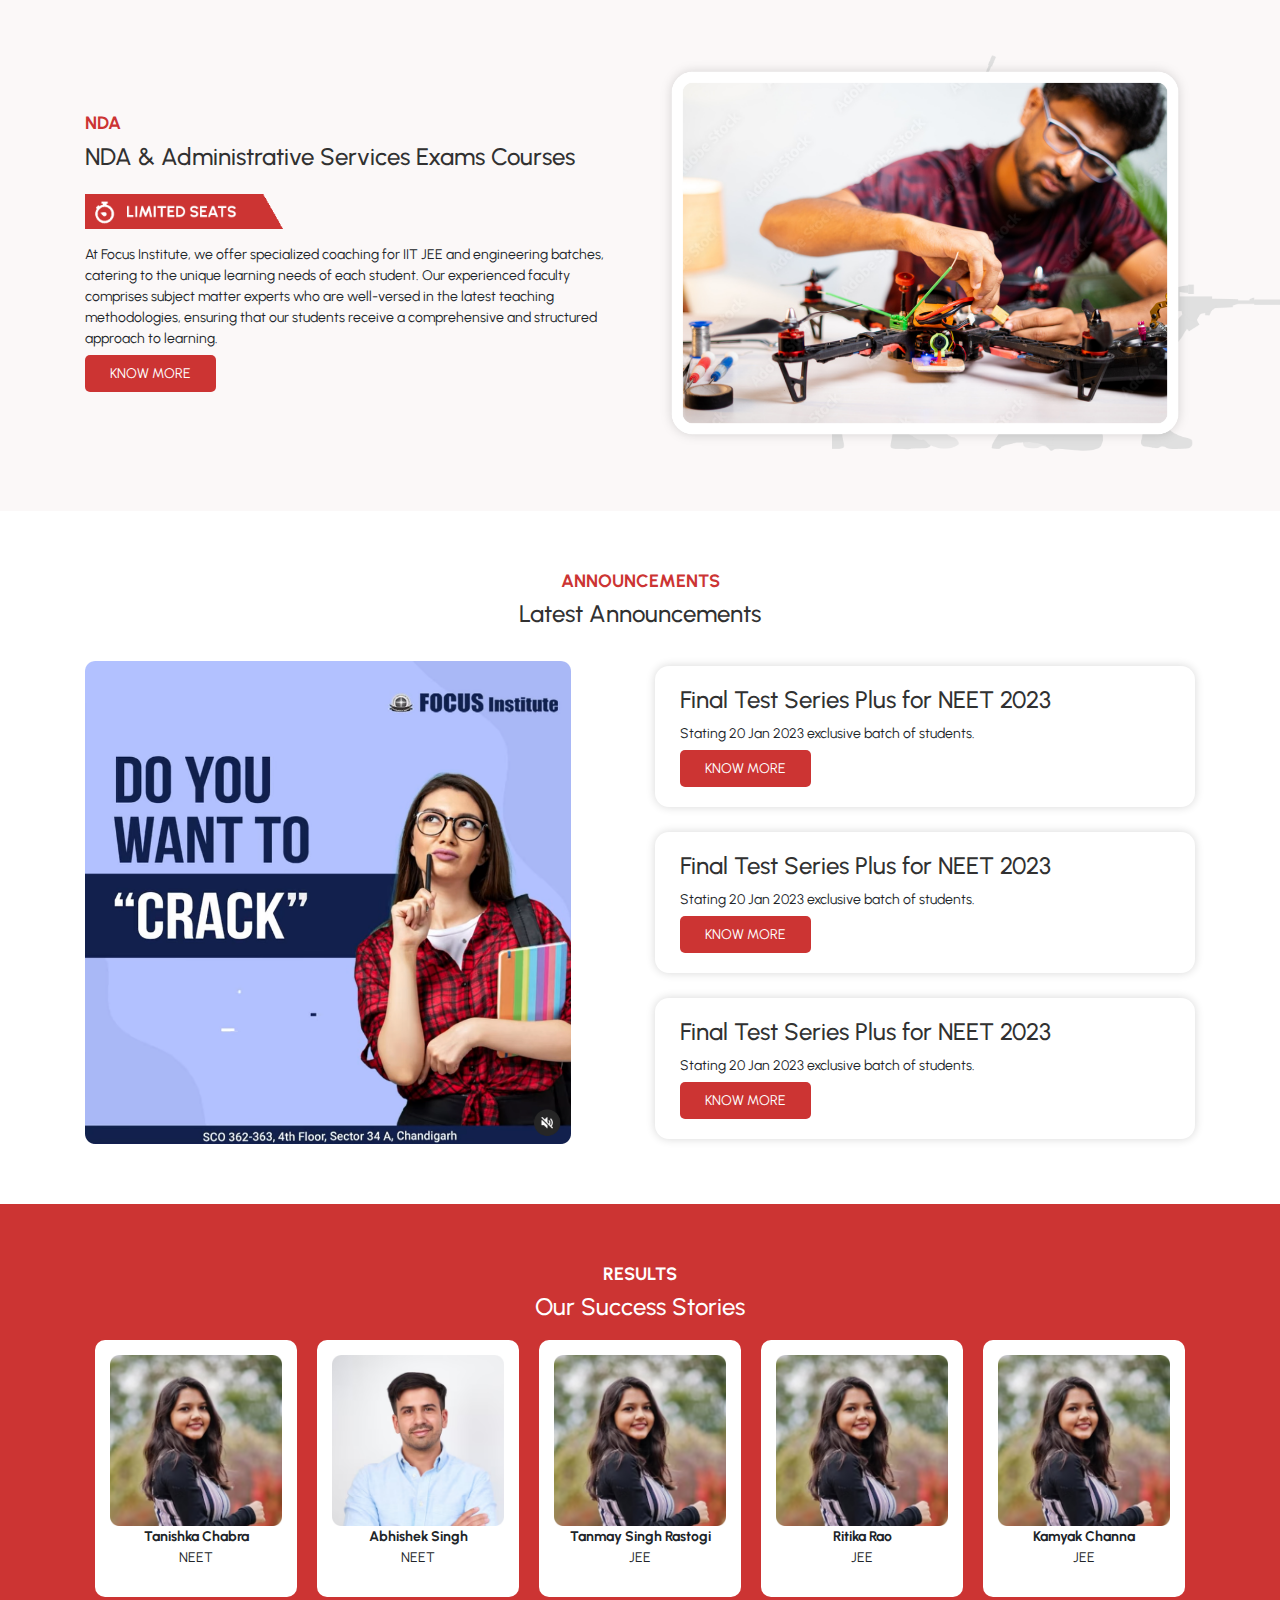
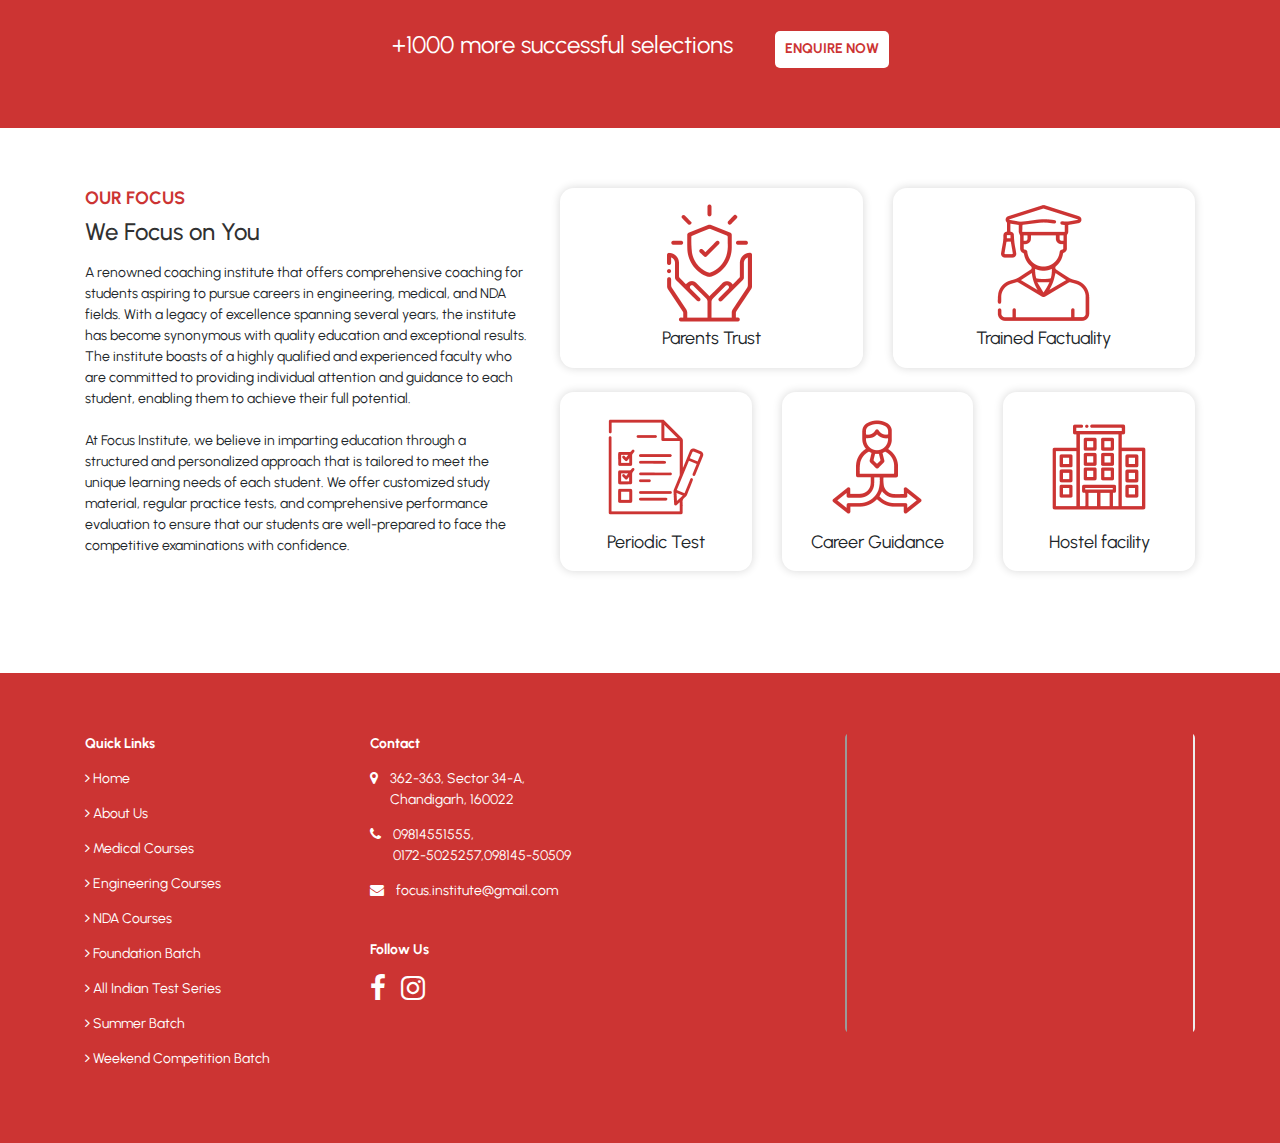
==== commit 2c4b251d: "Fix active and inactive Tab" ====
--- a/index.html
+++ b/index.html
@@ -47,7 +47,7 @@
                         <a class="nav-link" href="#">Home <span class="sr-only">(current)</span></a>
                     </li>
                     <li class="nav-item">
-                        <a class="nav-link" href="engineeringCourses.html">Engineering Courses</a>
+                        <a class="nav-link  " href="engineeringCourses.html">Engineering Courses</a>
                     </li>
                     <li class="nav-item">
                         <a class="nav-link" href="#">Medical Courses</a>
@@ -56,7 +56,7 @@
                         <a class="nav-link" href="#">NDA Courses</a>
                     </li>
                     <li class="nav-item">
-                        <a class="nav-link" href="about.html">About Us</a>
+                        <a class="nav-link  " href="about.html">About Us</a>
                     </li>
                     <li class="nav-item">
                         <a class="nav-link" href="contact.html">Contact</a>
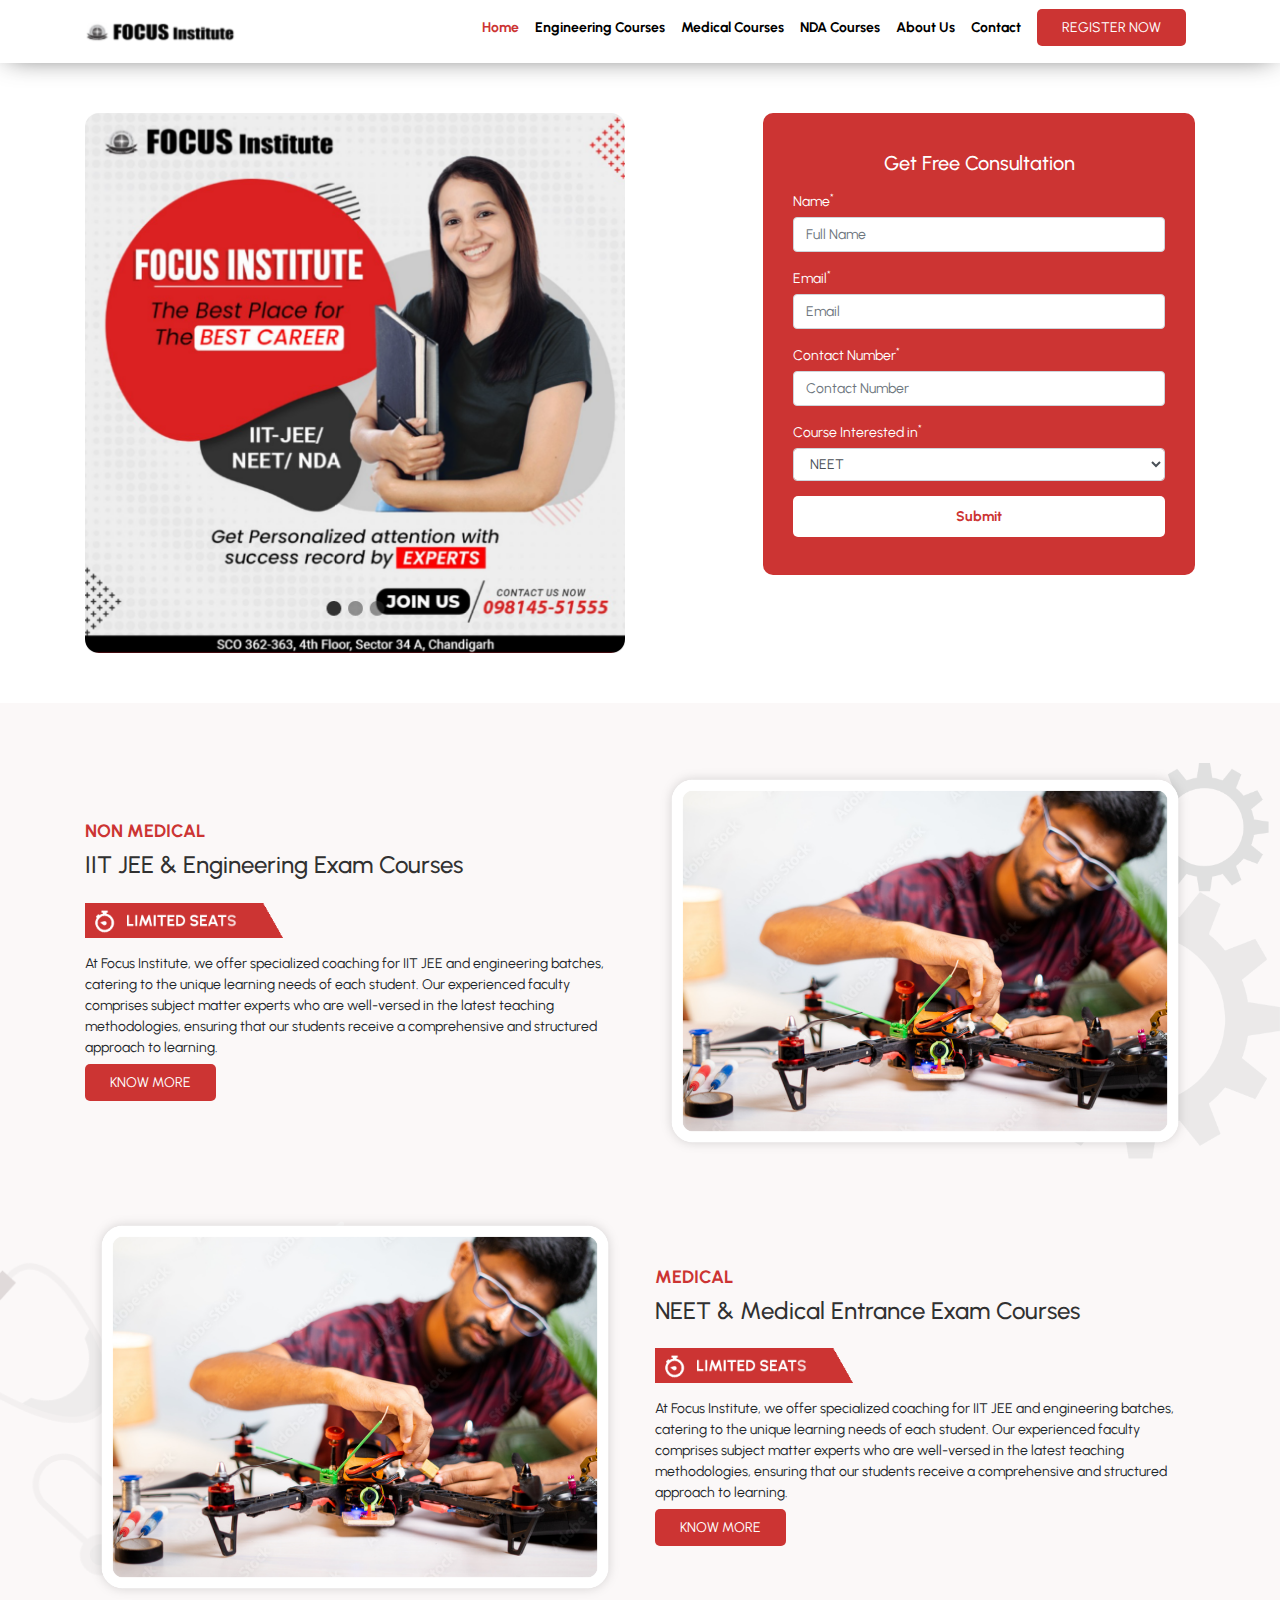
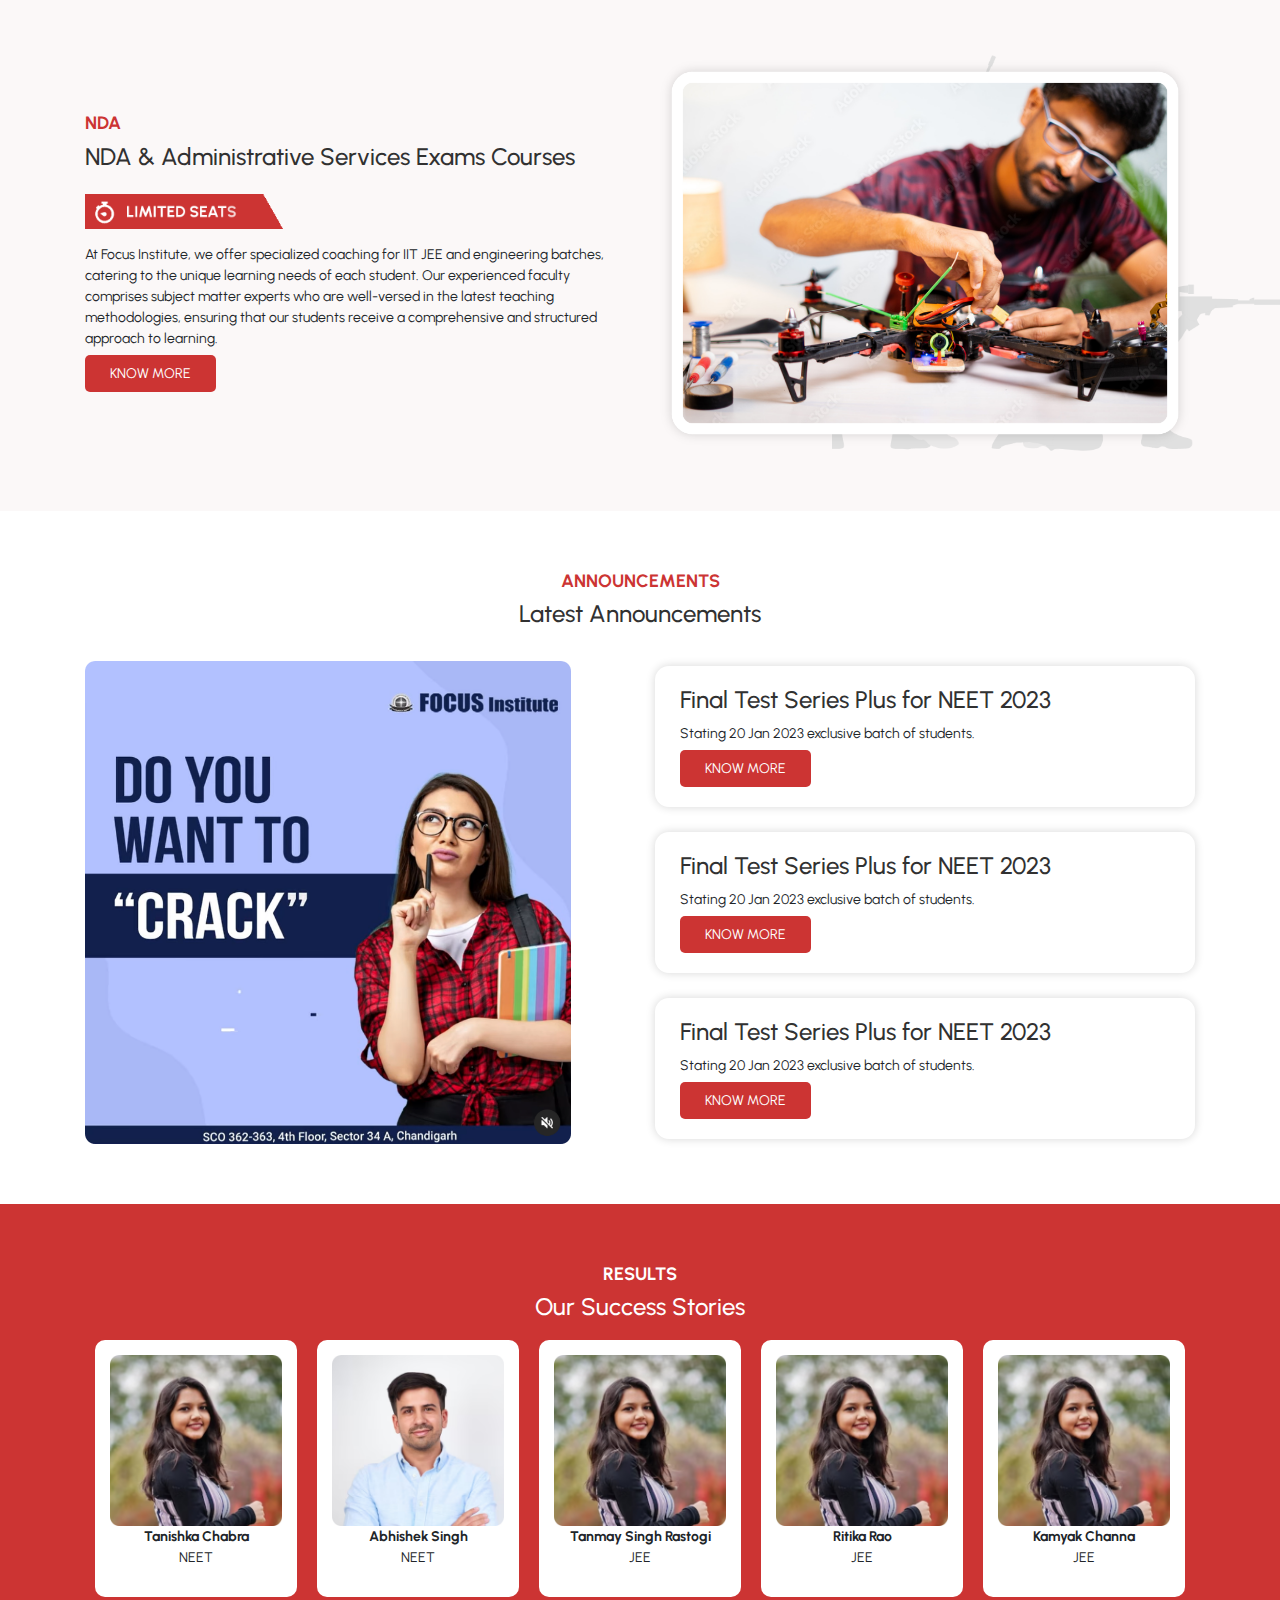
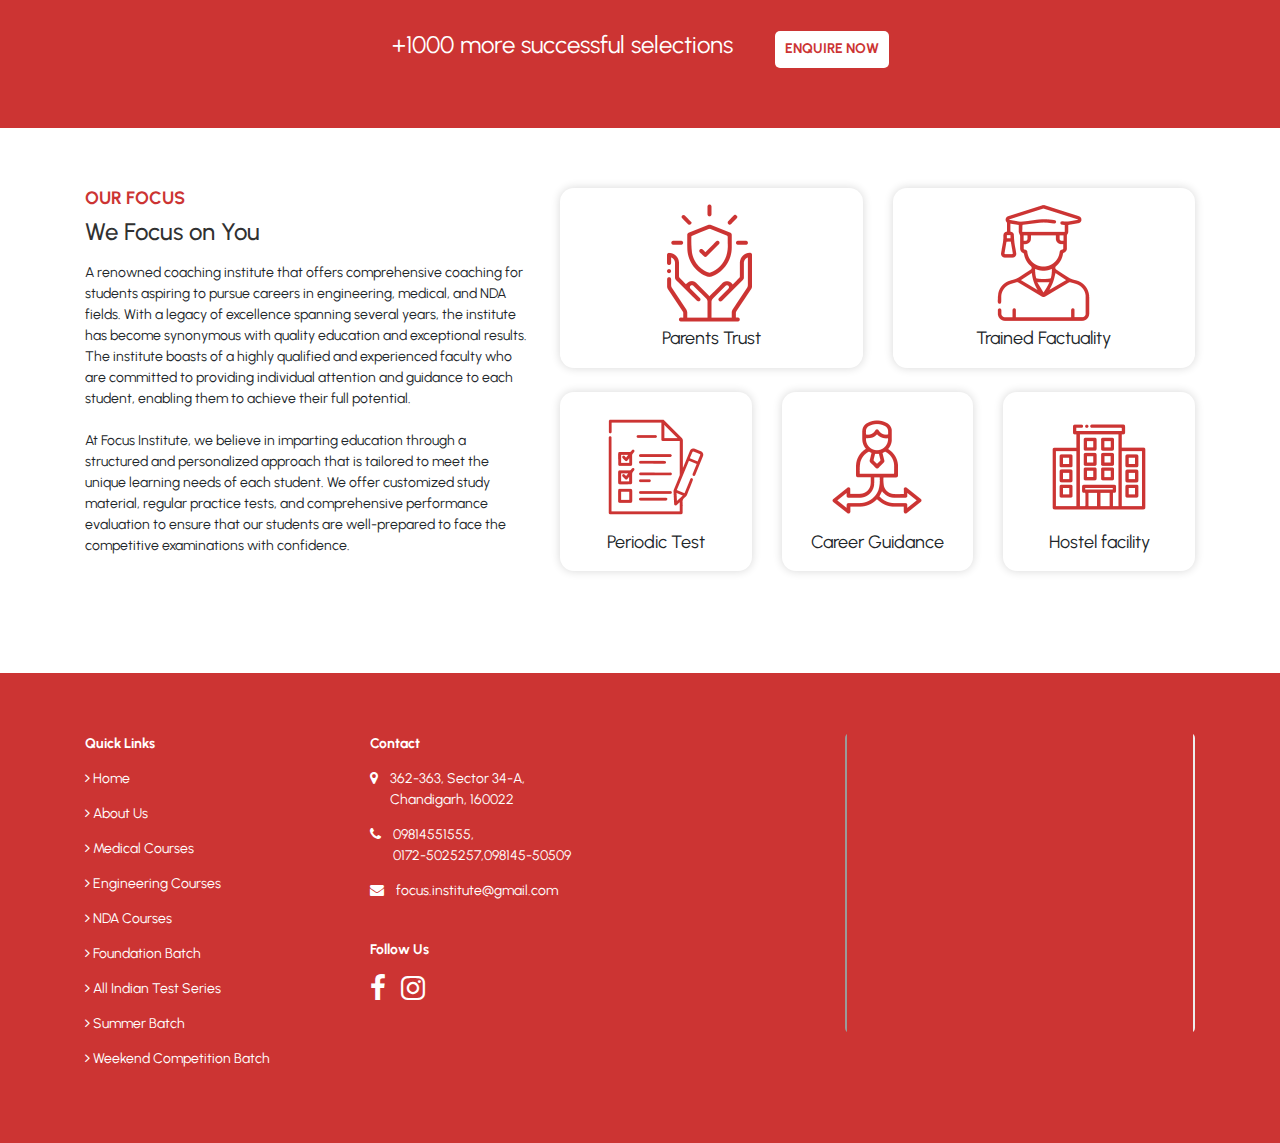
==== commit 05c21d31: "update Registration page" ====
--- a/index.html
+++ b/index.html
@@ -1,514 +1,634 @@
 <!DOCTYPE html>
 <html lang="en">
-<head>
-    <meta charset="utf-8">
-    <meta name="viewport" content="width=device-width, initial-scale=1">
-
-    <meta property="og:url" content="#">
-    <meta property="og:description" content="Custom HR Management Solution with SkyTech, a cloud-based HR management solution with recruitment management, performance management, and employee engagement for new-age companies">
-    <meta property="og:image" content="#">
-    <meta property="og:image:secure_url" content="#">
-    <meta property="og:image:type" content="image/png">
-    <meta property="og:image:width" content="1200">
-    <meta property="og:image:height" content="600">
-    <meta name="description" content="Custom HR Management Solution with SkyTech, a cloud-based HR management solution with recruitment management, performance management, and employee engagement for new-age companies.">
-    <link rel="icon" href="assets/img/favicon.png" type="image/png" sizes="16x16">
+  <head>
+    <meta charset="utf-8" />
+    <meta name="viewport" content="width=device-width, initial-scale=1" />
+
+    <meta property="og:url" content="#" />
+    <meta
+      property="og:description"
+      content="Custom HR Management Solution with SkyTech, a cloud-based HR management solution with recruitment management, performance management, and employee engagement for new-age companies"
+    />
+    <meta property="og:image" content="#" />
+    <meta property="og:image:secure_url" content="#" />
+    <meta property="og:image:type" content="image/png" />
+    <meta property="og:image:width" content="1200" />
+    <meta property="og:image:height" content="600" />
+    <meta
+      name="description"
+      content="Custom HR Management Solution with SkyTech, a cloud-based HR management solution with recruitment management, performance management, and employee engagement for new-age companies."
+    />
+    <link
+      rel="icon"
+      href="assets/img/favicon.png"
+      type="image/png"
+      sizes="16x16"
+    />
     <title>Focus Institute</title>
 
-
-    <link rel="stylesheet" href="https://cdn.jsdelivr.net/npm/bootstrap@4.6.1/dist/css/bootstrap.min.css">
+    <link
+      rel="stylesheet"
+      href="https://cdn.jsdelivr.net/npm/bootstrap@4.6.1/dist/css/bootstrap.min.css"
+    />
     <script src="https://ajax.googleapis.com/ajax/libs/jquery/3.6.0/jquery.min.js"></script>
     <script src="https://cdn.jsdelivr.net/npm/bootstrap@4.6.1/dist/js/bootstrap.bundle.min.js"></script>
 
-    <link rel="stylesheet" href="https://cdnjs.cloudflare.com/ajax/libs/font-awesome/4.7.0/css/font-awesome.min.css">
-    <link rel="preconnect" href="https://fonts.googleapis.com">
-    <link rel="preconnect" href="https://fonts.gstatic.com" crossorigin>
-    <link href="https://fonts.googleapis.com/css2?family=Urbanist:ital,wght@0,100..900;1,100..900&display=swap" rel="stylesheet">
-
-    <link rel="stylesheet" href="https://cdnjs.cloudflare.com/ajax/libs/OwlCarousel2/2.3.4/assets/owl.carousel.min.css">
-    <link rel="stylesheet" href="https://cdnjs.cloudflare.com/ajax/libs/OwlCarousel2/2.3.4/assets/owl.theme.default.min.css">
-    <link rel="stylesheet" href="assets/css/style.css">
-</head>
-
-<body>
-<div>
-    <header>
+    <link
+      rel="stylesheet"
+      href="https://cdnjs.cloudflare.com/ajax/libs/font-awesome/4.7.0/css/font-awesome.min.css"
+    />
+    <link rel="preconnect" href="https://fonts.googleapis.com" />
+    <link rel="preconnect" href="https://fonts.gstatic.com" crossorigin />
+    <link
+      href="https://fonts.googleapis.com/css2?family=Urbanist:ital,wght@0,100..900;1,100..900&display=swap"
+      rel="stylesheet"
+    />
+
+    <link
+      rel="stylesheet"
+      href="https://cdnjs.cloudflare.com/ajax/libs/OwlCarousel2/2.3.4/assets/owl.carousel.min.css"
+    />
+    <link
+      rel="stylesheet"
+      href="https://cdnjs.cloudflare.com/ajax/libs/OwlCarousel2/2.3.4/assets/owl.theme.default.min.css"
+    />
+    <link rel="stylesheet" href="assets/css/style.css" />
+  </head>
+
+  <body>
+    <div>
+      <header>
         <nav class="navbar navbar-expand-lg navbar-light container">
-            <a class="navbar-brand" href="#">
-                <img src="assets/img/logo.png" class="nav-logo" alt="">
-            </a>
-            <button class="navbar-toggler" type="button" data-toggle="collapse" data-target="#navbarSupportedContent" aria-controls="navbarSupportedContent" aria-expanded="false" aria-label="Toggle navigation">
-                <span class="navbar-toggler-icon"></span>
-            </button>
-
-            <div class="collapse navbar-collapse" id="navbarSupportedContent">
-                <ul class="navbar-nav ml-auto">
-                    <li class="nav-item active">
-                        <a class="nav-link" href="#">Home <span class="sr-only">(current)</span></a>
-                    </li>
-                    <li class="nav-item">
-                        <a class="nav-link  " href="engineeringCourses.html">Engineering Courses</a>
-                    </li>
-                    <li class="nav-item">
-                        <a class="nav-link" href="#">Medical Courses</a>
-                    </li>
-                    <li class="nav-item">
-                        <a class="nav-link" href="#">NDA Courses</a>
-                    </li>
-                    <li class="nav-item">
-                        <a class="nav-link  " href="about.html">About Us</a>
-                    </li>
-                    <li class="nav-item">
-                        <a class="nav-link" href="contact.html">Contact</a>
-                    </li>
-                    <li class="nav-item">
-                        <a class="nav-link" href="registration.html">
-                            <button class="menuButton">
-                                REGISTER NOW
-                            </button>
-                        </a>
-                    </li>
-                </ul>
-            </div>
+          <a class="navbar-brand" href="#">
+            <img src="assets/img/logo.png" class="nav-logo" alt="" />
+          </a>
+          <button
+            class="navbar-toggler"
+            type="button"
+            data-toggle="collapse"
+            data-target="#navbarSupportedContent"
+            aria-controls="navbarSupportedContent"
+            aria-expanded="false"
+            aria-label="Toggle navigation"
+          >
+            <span class="navbar-toggler-icon"></span>
+          </button>
+
+          <div class="collapse navbar-collapse" id="navbarSupportedContent">
+            <ul class="navbar-nav ml-auto">
+              <li class="nav-item active">
+                <a class="nav-link" href="#"
+                  >Home <span class="sr-only">(current)</span></a
+                >
+              </li>
+              <li class="nav-item">
+                <a class="nav-link" href="engineeringCourses.html"
+                  >Engineering Courses</a
+                >
+              </li>
+              <li class="nav-item">
+                <a class="nav-link" href="#">Medical Courses</a>
+              </li>
+              <li class="nav-item">
+                <a class="nav-link" href="#">NDA Courses</a>
+              </li>
+              <li class="nav-item">
+                <a class="nav-link" href="about.html">About Us</a>
+              </li>
+              <li class="nav-item">
+                <a class="nav-link" href="contact.html">Contact</a>
+              </li>
+              <li class="nav-item">
+                <a class="nav-link" href="registration.html">
+                  <button class="menuButton">REGISTER NOW</button>
+                </a>
+              </li>
+            </ul>
+          </div>
         </nav>
-    </header>
-</div>
-
-<section class="bannerHome">
-    <div class="container">
+      </header>
+    </div>
+
+    <section class="bannerHome">
+      <div class="container">
         <div class="row">
+          <div class="col-md-6">
+            <div class="owl-carousel owl-theme">
+              <div class="item">
+                <img src="assets/img/banner-1.png" alt="" />
+              </div>
+              <div class="item">
+                <img src="assets/img/banner-2.png" alt="" />
+              </div>
+              <div class="item">
+                <img src="assets/img/banner-1.png" alt="" />
+              </div>
+            </div>
+          </div>
+          <div class="col-md-6">
+            <div class="bannerForm">
+              <h5 class="text-white text-center">Get Free Consultation</h5>
+
+              <form action="">
+                <div class="mt-3">
+                  <label for="" class="text-white mb5">Name<sup>*</sup></label>
+                  <input
+                    type="text"
+                    class="form-control themeFeild"
+                    name="name"
+                    placeholder="Full Name"
+                    required
+                  />
+                </div>
+                <div class="mt-3">
+                  <label for="" class="text-white mb5">Email<sup>*</sup></label>
+                  <input
+                    type="email"
+                    class="form-control themeFeild"
+                    name="email"
+                    placeholder="Email"
+                    required
+                  />
+                </div>
+                <div class="mt-3">
+                  <label for="" class="text-white mb5"
+                    >Contact Number<sup>*</sup></label
+                  >
+                  <input
+                    type="tel"
+                    class="form-control themeFeild"
+                    name="contact"
+                    placeholder="Contact Number"
+                    required
+                  />
+                </div>
+                <div class="mt-3">
+                  <label for="" class="text-white mb5"
+                    >Course Interested in<sup>*</sup></label
+                  >
+                  <select name="interest" id="" class="form-control" required>
+                    <option value="NEET">NEET</option>
+                    <option value="JEE">JEE</option>
+                    <option value="NDA">NDA</option>
+                  </select>
+                </div>
+                <div class="mt-4">
+                  <button class="themeWhiteButton w-100">Submit</button>
+                </div>
+              </form>
+            </div>
+          </div>
+        </div>
+      </div>
+    </section>
+    <section class="homeCourses ptb60">
+      <div class="backgroundEngineering">
+        <div class="container">
+          <div class="row align-items-center">
             <div class="col-md-6">
-                <div class="owl-carousel owl-theme">
-                    <div class="item">
-                        <img src="assets/img/banner-1.png" alt="">
+              <h4 class="subText">NON MEDICAL</h4>
+              <h3 class="heading">IIT JEE & Engineering Exam Courses</h3>
+              <img
+                src="assets/img/Limited-Seats.gif"
+                style="max-height: 35px; margin-top: 15px; margin-bottom: 15px"
+                alt=""
+              />
+              <p>
+                At Focus Institute, we offer specialized coaching for IIT JEE
+                and engineering batches, catering to the unique learning needs
+                of each student. Our experienced faculty comprises subject
+                matter experts who are well-versed in the latest teaching
+                methodologies, ensuring that our students receive a
+                comprehensive and structured approach to learning.
+              </p>
+              <button class="themeButton">KNOW MORE</button>
+            </div>
+            <div class="col-md-6">
+              <img src="assets/img/iit_jee.png" class="w-100" alt="" />
+            </div>
+          </div>
+        </div>
+      </div>
+      <div class="backgroundNEET">
+        <div class="container" style="overflow: visible">
+          <div class="row align-items-center">
+            <div class="col-md-6">
+              <img src="assets/img/iit_jee.png" class="w-100" alt="" />
+            </div>
+            <div class="col-md-6">
+              <h4 class="subText">MEDICAL</h4>
+              <h3 class="heading">NEET & Medical Entrance Exam Courses</h3>
+              <img
+                src="assets/img/Limited-Seats.gif"
+                style="max-height: 35px; margin-top: 15px; margin-bottom: 15px"
+                alt=""
+              />
+              <p>
+                At Focus Institute, we offer specialized coaching for IIT JEE
+                and engineering batches, catering to the unique learning needs
+                of each student. Our experienced faculty comprises subject
+                matter experts who are well-versed in the latest teaching
+                methodologies, ensuring that our students receive a
+                comprehensive and structured approach to learning.
+              </p>
+              <button class="themeButton">KNOW MORE</button>
+            </div>
+          </div>
+        </div>
+      </div>
+      <div class="backgroundNDA">
+        <div class="container">
+          <div class="row align-items-center">
+            <div class="col-md-6">
+              <h4 class="subText">NDA</h4>
+              <h3 class="heading">
+                NDA & Administrative Services Exams Courses
+              </h3>
+              <img
+                src="assets/img/Limited-Seats.gif"
+                style="max-height: 35px; margin-top: 15px; margin-bottom: 15px"
+                alt=""
+              />
+              <p>
+                At Focus Institute, we offer specialized coaching for IIT JEE
+                and engineering batches, catering to the unique learning needs
+                of each student. Our experienced faculty comprises subject
+                matter experts who are well-versed in the latest teaching
+                methodologies, ensuring that our students receive a
+                comprehensive and structured approach to learning.
+              </p>
+              <button class="themeButton">KNOW MORE</button>
+            </div>
+            <div class="col-md-6">
+              <img src="assets/img/iit_jee.png" class="w-100" alt="" />
+            </div>
+          </div>
+        </div>
+      </div>
+    </section>
+
+    <section class="homeAnnouncements ptb60">
+      <div class="container">
+        <div class="row align-items-center">
+          <div class="col-md-12">
+            <h4 class="subText text-center">ANNOUNCEMENTS</h4>
+            <h3 class="heading text-center">Latest Announcements</h3>
+          </div>
+        </div>
+        <div class="row align-items-center mt-4">
+          <div class="col-md-6">
+            <img
+              src="assets/img/announcement_thumbnail.png"
+              style="width: 90%"
+              alt=""
+            />
+          </div>
+          <div class="col-md-6">
+            <div class="announcementTile">
+              <h3 class="heading">Final Test Series Plus for NEET 2023</h3>
+              <p>Stating 20 Jan 2023 exclusive batch of students.</p>
+
+              <button class="themeButton">KNOW MORE</button>
+            </div>
+            <div class="announcementTile mtb25">
+              <h3 class="heading">Final Test Series Plus for NEET 2023</h3>
+              <p>Stating 20 Jan 2023 exclusive batch of students.</p>
+
+              <button class="themeButton">KNOW MORE</button>
+            </div>
+            <div class="announcementTile">
+              <h3 class="heading">Final Test Series Plus for NEET 2023</h3>
+              <p>Stating 20 Jan 2023 exclusive batch of students.</p>
+
+              <button class="themeButton">KNOW MORE</button>
+            </div>
+          </div>
+        </div>
+      </div>
+    </section>
+
+    <section class="homeSuccess ptb60">
+      <div class="container">
+        <div class="row">
+          <div class="col-md-12">
+            <h4 class="subText text-white text-center">RESULTS</h4>
+            <h3 class="heading text-white text-center">Our Success Stories</h3>
+
+            <div class="row">
+              <div class="col-md-12">
+                <div style="display: flex; align-items: center">
+                  <div class="item">
+                    <div class="testimonialCard">
+                      <img src="assets/img/dummy_1.png" class="w-100" alt="" />
+                      <p class="testimonialName text-center">
+                        <b>Tanishka Chabra</b>
+                        <br />
+                        NEET
+                      </p>
                     </div>
-                    <div class="item">
-                        <img src="assets/img/banner-2.png" alt="">
+                  </div>
+                  <div class="item">
+                    <div class="testimonialCard">
+                      <img src="assets/img/dummy_2.png" class="w-100" alt="" />
+                      <p class="testimonialName text-center">
+                        <b>Abhishek Singh</b>
+                        <br />
+                        NEET
+                      </p>
                     </div>
-                    <div class="item">
-                        <img src="assets/img/banner-1.png" alt="">
+                  </div>
+                  <div class="item">
+                    <div class="testimonialCard">
+                      <img src="assets/img/dummy_1.png" class="w-100" alt="" />
+                      <p class="testimonialName text-center">
+                        <b>Tanmay Singh Rastogi</b>
+                        <br />
+                        JEE
+                      </p>
                     </div>
-                </div>
-            </div>
-            <div class="col-md-6">
-                <div class="bannerForm">
-                    <h5 class="text-white text-center">
-                        Get Free Consultation
-                    </h5>
-
-                    <form action="">
-                        <div class="mt-3">
-                            <label for="" class="text-white mb5">Name<sup>*</sup></label>
-                            <input type="text" class="form-control themeFeild" name="name" placeholder="Full Name" required>
-                        </div>
-                        <div class="mt-3">
-                            <label for="" class="text-white mb5">Email<sup>*</sup></label>
-                            <input type="email" class="form-control themeFeild" name="email" placeholder="Email" required>
-                        </div>
-                        <div class="mt-3">
-                            <label for="" class="text-white mb5">Contact Number<sup>*</sup></label>
-                            <input type="tel" class="form-control themeFeild" name="contact" placeholder="Contact Number" required>
-                        </div>
-                        <div class="mt-3">
-                            <label for="" class="text-white mb5">Course Interested in<sup>*</sup></label>
-                            <select name="interest" id="" class="form-control" required>
-                                <option value="NEET">NEET</option>
-                                <option value="JEE">JEE</option>
-                                <option value="NDA">NDA</option>
-                            </select>
-                        </div>
-                        <div class="mt-4">
-                            <button class="themeWhiteButton w-100">Submit</button>
-                        </div>
-                    </form>
-                </div>
-            </div>
-        </div>
-    </div>
-</section>
-<section class="homeCourses ptb60">
-    <div class="backgroundEngineering">
-        <div class="container">
-            <div class="row align-items-center">
-                <div class="col-md-6">
-                    <h4 class="subText">
-                        NON MEDICAL
-                    </h4>
-                    <h3 class="heading">
-                        IIT JEE & Engineering Exam Courses
-                    </h3>
-                    <img src="assets/img/Limited-Seats.gif" style="max-height: 35px; margin-top: 15px; margin-bottom: 15px" alt="">
-                    <p>
-                        At Focus Institute, we offer specialized coaching for IIT JEE and engineering batches, catering to the unique learning needs of each student. Our experienced faculty comprises subject matter experts who are well-versed in the latest teaching methodologies, ensuring that our students receive a comprehensive and structured approach to learning.
-                    </p>
-                    <button class="themeButton">
-                        KNOW MORE
-                    </button>
-                </div>
-                <div class="col-md-6">
-                    <img src="assets/img/iit_jee.png" class="w-100" alt="">
-                </div>
-            </div>
-        </div>
-    </div>
-    <div class="backgroundNEET">
-        <div class="container" style="overflow: visible">
-            <div class="row align-items-center">
-                <div class="col-md-6">
-                    <img src="assets/img/iit_jee.png" class="w-100" alt="">
-                </div>
-                <div class="col-md-6">
-                    <h4 class="subText">
-                        MEDICAL
-                    </h4>
-                    <h3 class="heading">
-                        NEET & Medical Entrance Exam Courses
-                    </h3>
-                    <img src="assets/img/Limited-Seats.gif" style="max-height: 35px; margin-top: 15px; margin-bottom: 15px" alt="">
-                    <p>
-                        At Focus Institute, we offer specialized coaching for IIT JEE and engineering batches, catering to the unique learning needs of each student. Our experienced faculty comprises subject matter experts who are well-versed in the latest teaching methodologies, ensuring that our students receive a comprehensive and structured approach to learning.
-                    </p>
-                    <button class="themeButton">
-                        KNOW MORE
-                    </button>
-                </div>
-            </div>
-        </div>
-    </div>
-    <div class="backgroundNDA">
-        <div class="container">
-            <div class="row align-items-center">
-                <div class="col-md-6">
-                    <h4 class="subText">
-                        NDA
-                    </h4>
-                    <h3 class="heading">
-                        NDA & Administrative Services Exams Courses
-                    </h3>
-                    <img src="assets/img/Limited-Seats.gif" style="max-height: 35px; margin-top: 15px; margin-bottom: 15px" alt="">
-                    <p>
-                        At Focus Institute, we offer specialized coaching for IIT JEE and engineering batches, catering to the unique learning needs of each student. Our experienced faculty comprises subject matter experts who are well-versed in the latest teaching methodologies, ensuring that our students receive a comprehensive and structured approach to learning.
-                    </p>
-                    <button class="themeButton">
-                        KNOW MORE
-                    </button>
-                </div>
-                <div class="col-md-6">
-                    <img src="assets/img/iit_jee.png" class="w-100" alt="">
-                </div>
-            </div>
-        </div>
-    </div>
-</section>
-
-
-<section class="homeAnnouncements ptb60">
-    <div class="container">
-        <div class="row align-items-center">
-            <div class="col-md-12">
-                <h4 class="subText text-center">
-                    ANNOUNCEMENTS
-                </h4>
-                <h3 class="heading text-center">
-                    Latest Announcements
-                </h3>
-            </div>
-        </div>
-        <div class="row align-items-center mt-4">
-            <div class="col-md-6">
-                <img src="assets/img/announcement_thumbnail.png" style="width: 90%" alt="">
-            </div>
-            <div class="col-md-6">
-                <div class="announcementTile">
-                    <h3 class="heading">
-                        Final Test Series Plus for NEET 2023
-                    </h3>
-                    <p>Stating 20 Jan 2023 exclusive batch of students.</p>
-
-                    <button class="themeButton">
-                        KNOW MORE
-                    </button>
-                </div>
-                <div class="announcementTile mtb25">
-                    <h3 class="heading">
-                        Final Test Series Plus for NEET 2023
-                    </h3>
-                    <p>Stating 20 Jan 2023 exclusive batch of students.</p>
-
-                    <button class="themeButton">
-                        KNOW MORE
-                    </button>
-                </div>
-                <div class="announcementTile">
-                    <h3 class="heading">
-                        Final Test Series Plus for NEET 2023
-                    </h3>
-                    <p>Stating 20 Jan 2023 exclusive batch of students.</p>
-
-                    <button class="themeButton">
-                        KNOW MORE
-                    </button>
-                </div>
-            </div>
-        </div>
-    </div>
-</section>
-
-<section class="homeSuccess ptb60">
-    <div class="container">
+                  </div>
+                  <div class="item">
+                    <div class="testimonialCard">
+                      <img src="assets/img/dummy_1.png" class="w-100" alt="" />
+                      <p class="testimonialName text-center">
+                        <b>Ritika Rao</b>
+                        <br />
+                        JEE
+                      </p>
+                    </div>
+                  </div>
+                  <div class="item">
+                    <div class="testimonialCard">
+                      <img src="assets/img/dummy_1.png" class="w-100" alt="" />
+                      <p class="testimonialName text-center">
+                        <b>Kamyak Channa</b>
+                        <br />
+                        JEE
+                      </p>
+                    </div>
+                  </div>
+                </div>
+              </div>
+            </div>
+
+            <h3
+              class="heading text-white text-center mt-4 mb-0"
+              style="font-weight: 400"
+            >
+              +1000 more successful selections &nbsp; &nbsp; &nbsp;
+              <button class="themeWhiteButton">ENQUIRE NOW</button>
+            </h3>
+          </div>
+        </div>
+      </div>
+    </section>
+    <section class="homeFocus">
+      <div class="container">
         <div class="row">
-            <div class="col-md-12">
-                <h4 class="subText text-white text-center">
-                    RESULTS
-                </h4>
-                <h3 class="heading text-white text-center">
-                    Our Success Stories
-                </h3>
-
-                <div class="row">
-                    <div class="col-md-12">
-                        <div style="display: flex; align-items: center">
-                            <div class="item">
-                                <div class="testimonialCard">
-                                    <img src="assets/img/dummy_1.png" class="w-100" alt="">
-                                    <p class="testimonialName text-center">
-                                        <b>Tanishka Chabra</b>
-                                        <br>
-                                        NEET
-                                    </p>
-                                </div>
-                            </div>
-                            <div class="item">
-                                <div class="testimonialCard">
-                                    <img src="assets/img/dummy_2.png" class="w-100" alt="">
-                                    <p class="testimonialName text-center">
-                                        <b>Abhishek Singh</b>
-                                        <br>
-                                        NEET
-                                    </p>
-                                </div>
-                            </div>
-                            <div class="item">
-                                <div class="testimonialCard">
-                                    <img src="assets/img/dummy_1.png" class="w-100" alt="">
-                                    <p class="testimonialName text-center">
-                                        <b>Tanmay Singh Rastogi</b>
-                                        <br>
-                                        JEE
-                                    </p>
-                                </div>
-                            </div>
-                            <div class="item">
-                                <div class="testimonialCard">
-                                    <img src="assets/img/dummy_1.png" class="w-100" alt="">
-                                    <p class="testimonialName text-center">
-                                        <b>Ritika Rao</b>
-                                        <br>
-                                        JEE
-                                    </p>
-                                </div>
-                            </div>
-                            <div class="item">
-                                <div class="testimonialCard">
-                                    <img src="assets/img/dummy_1.png" class="w-100" alt="">
-                                    <p class="testimonialName text-center">
-                                        <b>Kamyak Channa</b>
-                                        <br>
-                                        JEE
-                                    </p>
-                                </div>
-                            </div>
-                        </div>
-                    </div>
-                </div>
-
-
-                <h3 class="heading text-white text-center mt-4 mb-0" style="font-weight: 400">
-                    +1000 more successful selections
-                    &nbsp;
-                    &nbsp;
-                    &nbsp;
-                    <button class="themeWhiteButton">ENQUIRE NOW</button>
-                </h3>
-            </div>
-        </div>
-    </div>
-</section>
-<section class="homeFocus">
-    <div class="container">
+          <div class="col-md-5">
+            <h4 class="subText">OUR FOCUS</h4>
+            <h3 class="heading">We Focus on You</h3>
+            <p class="mt-3">
+              A renowned coaching institute that offers comprehensive coaching
+              for students aspiring to pursue careers in engineering, medical,
+              and NDA fields. With a legacy of excellence spanning several
+              years, the institute has become synonymous with quality education
+              and exceptional results. The institute boasts of a highly
+              qualified and experienced faculty who are committed to providing
+              individual attention and guidance to each student, enabling them
+              to achieve their full potential.
+              <br /><br />
+              At Focus Institute, we believe in imparting education through a
+              structured and personalized approach that is tailored to meet the
+              unique learning needs of each student. We offer customized study
+              material, regular practice tests, and comprehensive performance
+              evaluation to ensure that our students are well-prepared to face
+              the competitive examinations with confidence.
+            </p>
+          </div>
+          <div class="col-md-7">
+            <div class="row">
+              <div class="col-md-6">
+                <div class="tagIcon">
+                  <img
+                    src="assets/img/ic_trust.png"
+                    style="max-width: 150px"
+                    alt=""
+                  />
+                  <h4
+                    style="
+                      font-weight: 400;
+                      font-size: 18px;
+                      text-align: center;
+                    "
+                  >
+                    Parents Trust
+                  </h4>
+                </div>
+              </div>
+              <div class="col-md-6">
+                <div class="tagIcon">
+                  <img
+                    src="assets/img/ic_faculty.png"
+                    style="max-width: 150px"
+                    alt=""
+                  />
+                  <h4
+                    style="
+                      font-weight: 400;
+                      font-size: 18px;
+                      text-align: center;
+                    "
+                  >
+                    Trained Factuality
+                  </h4>
+                </div>
+              </div>
+            </div>
+            <div class="row mt-4">
+              <div class="col-md-4">
+                <div class="tagIcon">
+                  <img
+                    src="assets/img/ic_periodic.png"
+                    style="max-width: 150px"
+                    alt=""
+                  />
+                  <h4
+                    style="
+                      font-weight: 400;
+                      font-size: 18px;
+                      text-align: center;
+                    "
+                  >
+                    Periodic Test
+                  </h4>
+                </div>
+              </div>
+              <div class="col-md-4">
+                <div class="tagIcon">
+                  <img
+                    src="assets/img/ic_career.png"
+                    style="max-width: 150px"
+                    alt=""
+                  />
+                  <h4
+                    style="
+                      font-weight: 400;
+                      font-size: 18px;
+                      text-align: center;
+                    "
+                  >
+                    Career Guidance
+                  </h4>
+                </div>
+              </div>
+              <div class="col-md-4">
+                <div class="tagIcon">
+                  <img
+                    src="assets/img/ic_hostel.png"
+                    style="max-width: 150px"
+                    alt=""
+                  />
+                  <h4
+                    style="
+                      font-weight: 400;
+                      font-size: 18px;
+                      text-align: center;
+                    "
+                  >
+                    Hostel facility
+                  </h4>
+                </div>
+              </div>
+            </div>
+          </div>
+        </div>
+      </div>
+    </section>
+
+   
+
+    <br /><br />
+    <footer class="themeFooter">
+      <div class="container">
         <div class="row">
-            <div class="col-md-5">
-                <h4 class="subText">
-                    OUR FOCUS
-                </h4>
-                <h3 class="heading">
-                    We Focus on You
-                </h3>
-                <p class="mt-3">
-                    A renowned coaching institute that offers comprehensive coaching for students aspiring to pursue careers in engineering, medical, and NDA fields. With a legacy of excellence spanning several years, the institute has become synonymous with quality education and exceptional results. The institute boasts of a highly qualified and experienced faculty who are committed to providing individual attention and guidance to each student, enabling them to achieve their full potential.
-                    <br><br>
-                    At Focus Institute, we believe in imparting education through a structured and personalized approach that is tailored to meet the unique learning needs of each student. We offer customized study material, regular practice tests, and comprehensive performance evaluation to ensure that our students are well-prepared to face the competitive examinations with confidence.
-                </p>
-            </div>
-            <div class="col-md-7">
-                <div class="row">
-                    <div class="col-md-6">
-                        <div class="tagIcon">
-                            <img src="assets/img/ic_trust.png" style="max-width: 150px;" alt="">
-                            <h4 style="font-weight: 400; font-size: 18px; text-align: center">
-                                Parents Trust
-                            </h4>
-                        </div>
-                    </div>
-                    <div class="col-md-6">
-                        <div class="tagIcon">
-                            <img src="assets/img/ic_faculty.png" style="max-width: 150px;" alt="">
-                            <h4 style="font-weight: 400; font-size: 18px; text-align: center">
-                                Trained Factuality
-                            </h4>
-                        </div>
-                    </div>
-                </div>
-                <div class="row mt-4">
-                    <div class="col-md-4">
-                        <div class="tagIcon">
-                            <img src="assets/img/ic_periodic.png" style="max-width: 150px;" alt="">
-                            <h4 style="font-weight: 400; font-size: 18px; text-align: center">
-                                Periodic Test
-                            </h4>
-                        </div>
-                    </div>
-                    <div class="col-md-4">
-                        <div class="tagIcon">
-                            <img src="assets/img/ic_career.png" style="max-width: 150px;" alt="">
-                            <h4 style="font-weight: 400; font-size: 18px; text-align: center">
-                                Career Guidance
-                            </h4>
-                        </div>
-                    </div>
-                    <div class="col-md-4">
-                        <div class="tagIcon">
-                            <img src="assets/img/ic_hostel.png" style="max-width: 150px;" alt="">
-                            <h4 style="font-weight: 400; font-size: 18px; text-align: center">
-                                Hostel facility
-                            </h4>
-                        </div>
-                    </div>
-                </div>
-            </div>
-        </div>
-    </div>
-</section>
-<br><br>
-<footer class="themeFooter">
-    <div class="container">
-        <div class="row">
-            <div class="col-md-3">
-                <p class="text-white">
-                    <b>Quick Links</b>
-                </p>
-                <p class="text-white mt-2">
-                    <i class="fa fa-angle-right"></i> Home
-                </p>
-                <p class="text-white">
-                    <i class="fa fa-angle-right"></i> About Us
-                </p>
-                <p class="text-white">
-                    <i class="fa fa-angle-right"></i> Medical Courses
-                </p>
-                <p class="text-white">
-                    <i class="fa fa-angle-right"></i> Engineering Courses
-                </p>
-                <p class="text-white">
-                    <i class="fa fa-angle-right"></i> NDA Courses
-                </p>
-                <p class="text-white">
-                    <i class="fa fa-angle-right"></i> Foundation Batch
-                </p>
-                <p class="text-white">
-                    <i class="fa fa-angle-right"></i> All Indian Test Series
-                </p>
-                <p class="text-white">
-                    <i class="fa fa-angle-right"></i> Summer Batch
-                </p>
-                <p class="text-white">
-                    <i class="fa fa-angle-right"></i> Weekend Competition Batch
-                </p>
-            </div>
-            <div class="col-md-4">
-                <p class="text-white">
-                    <b>Contact</b>
-                </p>
-                <div class="mt-2">
-                    <div style="display: flex">
-                        <div>
-                            <i class="fa fa-map-marker text-white"></i> &nbsp; &nbsp;
-                        </div>
-                        <div>
-                            <p class="text-white">
-                                362-363, Sector 34-A,<br>
-                                Chandigarh, 160022
-                            </p>
-                        </div>
-                    </div>
-                    <div style="display: flex">
-                        <div>
-                            <i class="fa fa-phone text-white"></i> &nbsp; &nbsp;
-                        </div>
-                        <div>
-                            <p class="text-white">
-                                09814551555,<br> 0172-5025257,098145-50509
-                            </p>
-                        </div>
-                    </div>
-                    <div style="display: flex">
-                        <div>
-                            <i class="fa fa-envelope text-white"></i> &nbsp; &nbsp;
-                        </div>
-                        <div>
-                            <p class="text-white">
-                                focus.institute@gmail.com
-                            </p>
-                        </div>
-                    </div>
-                </div>
-                <p class="text-white mt-4">
-                    <b>Follow Us</b>
-                </p>
-                <p class="text-white">
-                    <i class="fa fa-facebook fa-2x"></i>
-                    &nbsp;
-                    &nbsp;
-                    <i class="fa fa-instagram fa-2x"></i>
-                </p>
-            </div>
-            <div class="col-md-1"></div>
-            <div class="col-md-4">
-                <div style="position: relative; min-height: 300px; overflow: hidden; border-radius: 5px;"><iframe src="https://www.google.com/maps/d/embed?mid=1akfx6ELd3Q_v4I3lgXJmymv4RK5xqsZ-" style="width: 100%; min-height: 600px; position: absolute; top: -100px;"></iframe></div>
-            </div>
-        </div>
-    </div>
-</footer>
-
-<script src="https://cdnjs.cloudflare.com/ajax/libs/jquery/3.3.1/jquery.min.js"></script>
-<script src="https://cdnjs.cloudflare.com/ajax/libs/OwlCarousel2/2.3.4/owl.carousel.min.js"></script>
-<script>
-    $(".owl-carousel").owlCarousel({
+          <div class="col-md-3">
+            <p class="text-white">
+              <b>Quick Links</b>
+            </p>
+            <p class="text-white mt-2">
+              <i class="fa fa-angle-right"></i> Home
+            </p>
+            <p class="text-white"><i class="fa fa-angle-right"></i> About Us</p>
+            <p class="text-white">
+              <i class="fa fa-angle-right"></i> Medical Courses
+            </p>
+            <p class="text-white">
+              <i class="fa fa-angle-right"></i> Engineering Courses
+            </p>
+            <p class="text-white">
+              <i class="fa fa-angle-right"></i> NDA Courses
+            </p>
+            <p class="text-white">
+              <i class="fa fa-angle-right"></i> Foundation Batch
+            </p>
+            <p class="text-white">
+              <i class="fa fa-angle-right"></i> All Indian Test Series
+            </p>
+            <p class="text-white">
+              <i class="fa fa-angle-right"></i> Summer Batch
+            </p>
+            <p class="text-white">
+              <i class="fa fa-angle-right"></i> Weekend Competition Batch
+            </p>
+          </div>
+          <div class="col-md-4">
+            <p class="text-white">
+              <b>Contact</b>
+            </p>
+            <div class="mt-2">
+              <div style="display: flex">
+                <div>
+                  <i class="fa fa-map-marker text-white"></i> &nbsp; &nbsp;
+                </div>
+                <div>
+                  <p class="text-white">
+                    362-363, Sector 34-A,<br />
+                    Chandigarh, 160022
+                  </p>
+                </div>
+              </div>
+              <div style="display: flex">
+                <div><i class="fa fa-phone text-white"></i> &nbsp; &nbsp;</div>
+                <div>
+                  <p class="text-white">
+                    09814551555,<br />
+                    0172-5025257,098145-50509
+                  </p>
+                </div>
+              </div>
+              <div style="display: flex">
+                <div>
+                  <i class="fa fa-envelope text-white"></i> &nbsp; &nbsp;
+                </div>
+                <div>
+                  <p class="text-white">focus.institute@gmail.com</p>
+                </div>
+              </div>
+            </div>
+            <p class="text-white mt-4">
+              <b>Follow Us</b>
+            </p>
+            <p class="text-white">
+              <i class="fa fa-facebook fa-2x"></i>
+              &nbsp; &nbsp;
+              <i class="fa fa-instagram fa-2x"></i>
+            </p>
+          </div>
+          <div class="col-md-1"></div>
+          <div class="col-md-4">
+            <div
+              style="
+                position: relative;
+                min-height: 300px;
+                overflow: hidden;
+                border-radius: 5px;
+              "
+            >
+              <iframe
+                src="https://www.google.com/maps/d/embed?mid=1akfx6ELd3Q_v4I3lgXJmymv4RK5xqsZ-"
+                style="
+                  width: 100%;
+                  min-height: 600px;
+                  position: absolute;
+                  top: -100px;
+                "
+              ></iframe>
+            </div>
+          </div>
+        </div>
+      </div>
+    </footer>
+
+    <script src="https://cdnjs.cloudflare.com/ajax/libs/jquery/3.3.1/jquery.min.js"></script>
+    <script src="https://cdnjs.cloudflare.com/ajax/libs/OwlCarousel2/2.3.4/owl.carousel.min.js"></script>
+    <script>
+      $(".owl-carousel").owlCarousel({
         items: 1,
         margin: 10,
         loop: true,
         nav: false,
-        dots: false
-    });
-
-    $(".owl-carousel1").owlCarousel({
+        dots: false,
+      });
+
+      $(".owl-carousel1").owlCarousel({
         items: 5,
         margin: 20,
         loop: false,
         nav: false,
         dots: false,
-        autoplay: false
-    });
-</script>
-</body>
+        autoplay: false,
+      });
+    </script>
+  </body>
 </html>
--- a/assets/css/style.css
+++ b/assets/css/style.css
@@ -247,13 +247,28 @@
   /* width: 360px; */
   height: auto;
 }
-.aboutHeading {
-  text-align: center;
-  font-size: 24px;
-}
-
-.subAboutAchivmentContainer{
+
+.subAboutAchivmentContainer {
   box-shadow: 0px 0px 1px #00000029;
   border-radius: 14px;
   padding: 10px 20px;
+}
+
+.right-direction {
+  display: grid !important;
+  gap: 10px;
+  background: #ffffff;
+  box-shadow: 0px 0px 10px #00000029;
+  border-radius: 14px !important;
+  place-items: center;
+  justify-content: center;
+  padding: 20px !important;
+  margin-bottom: 20px !important;
+}
+
+@media screen and (min-width:1020px ) {
+  .right-direction {
+    grid-template-columns: repeat(2, 250px);
+  
+  }
 }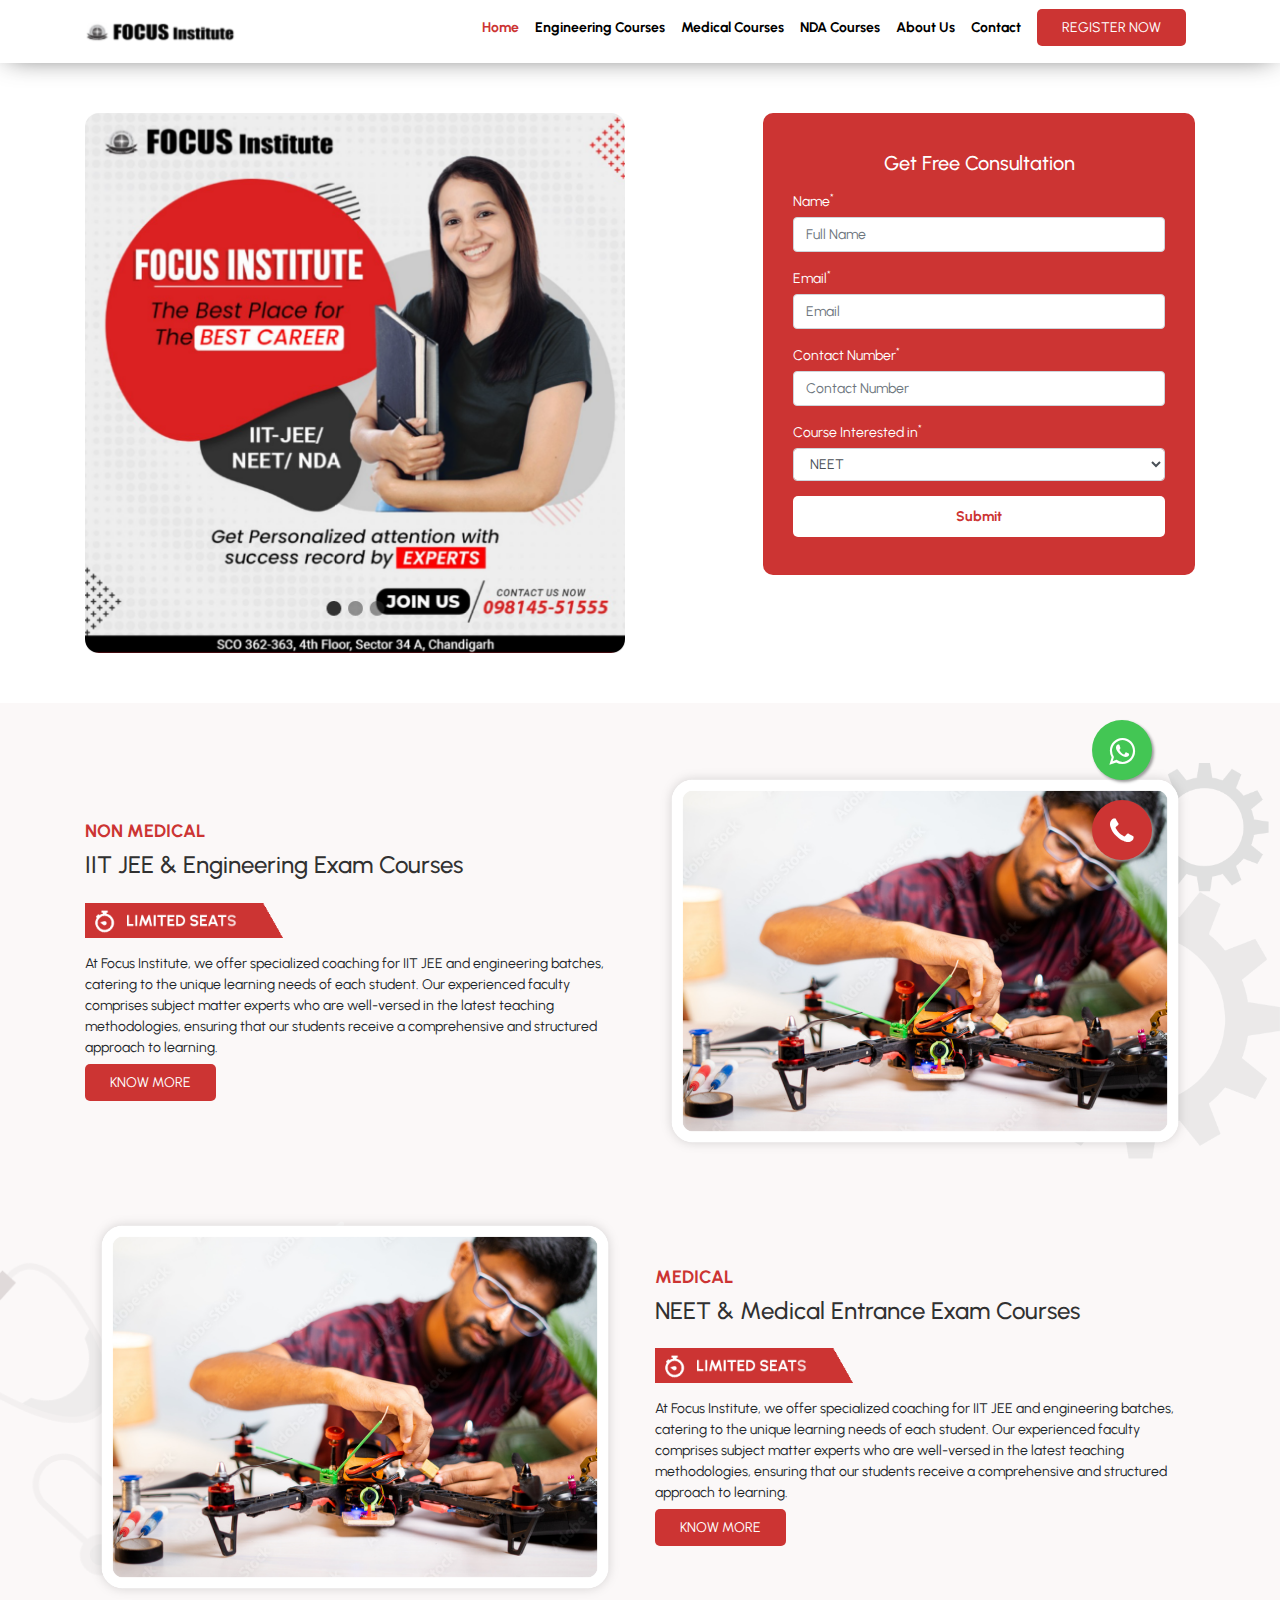
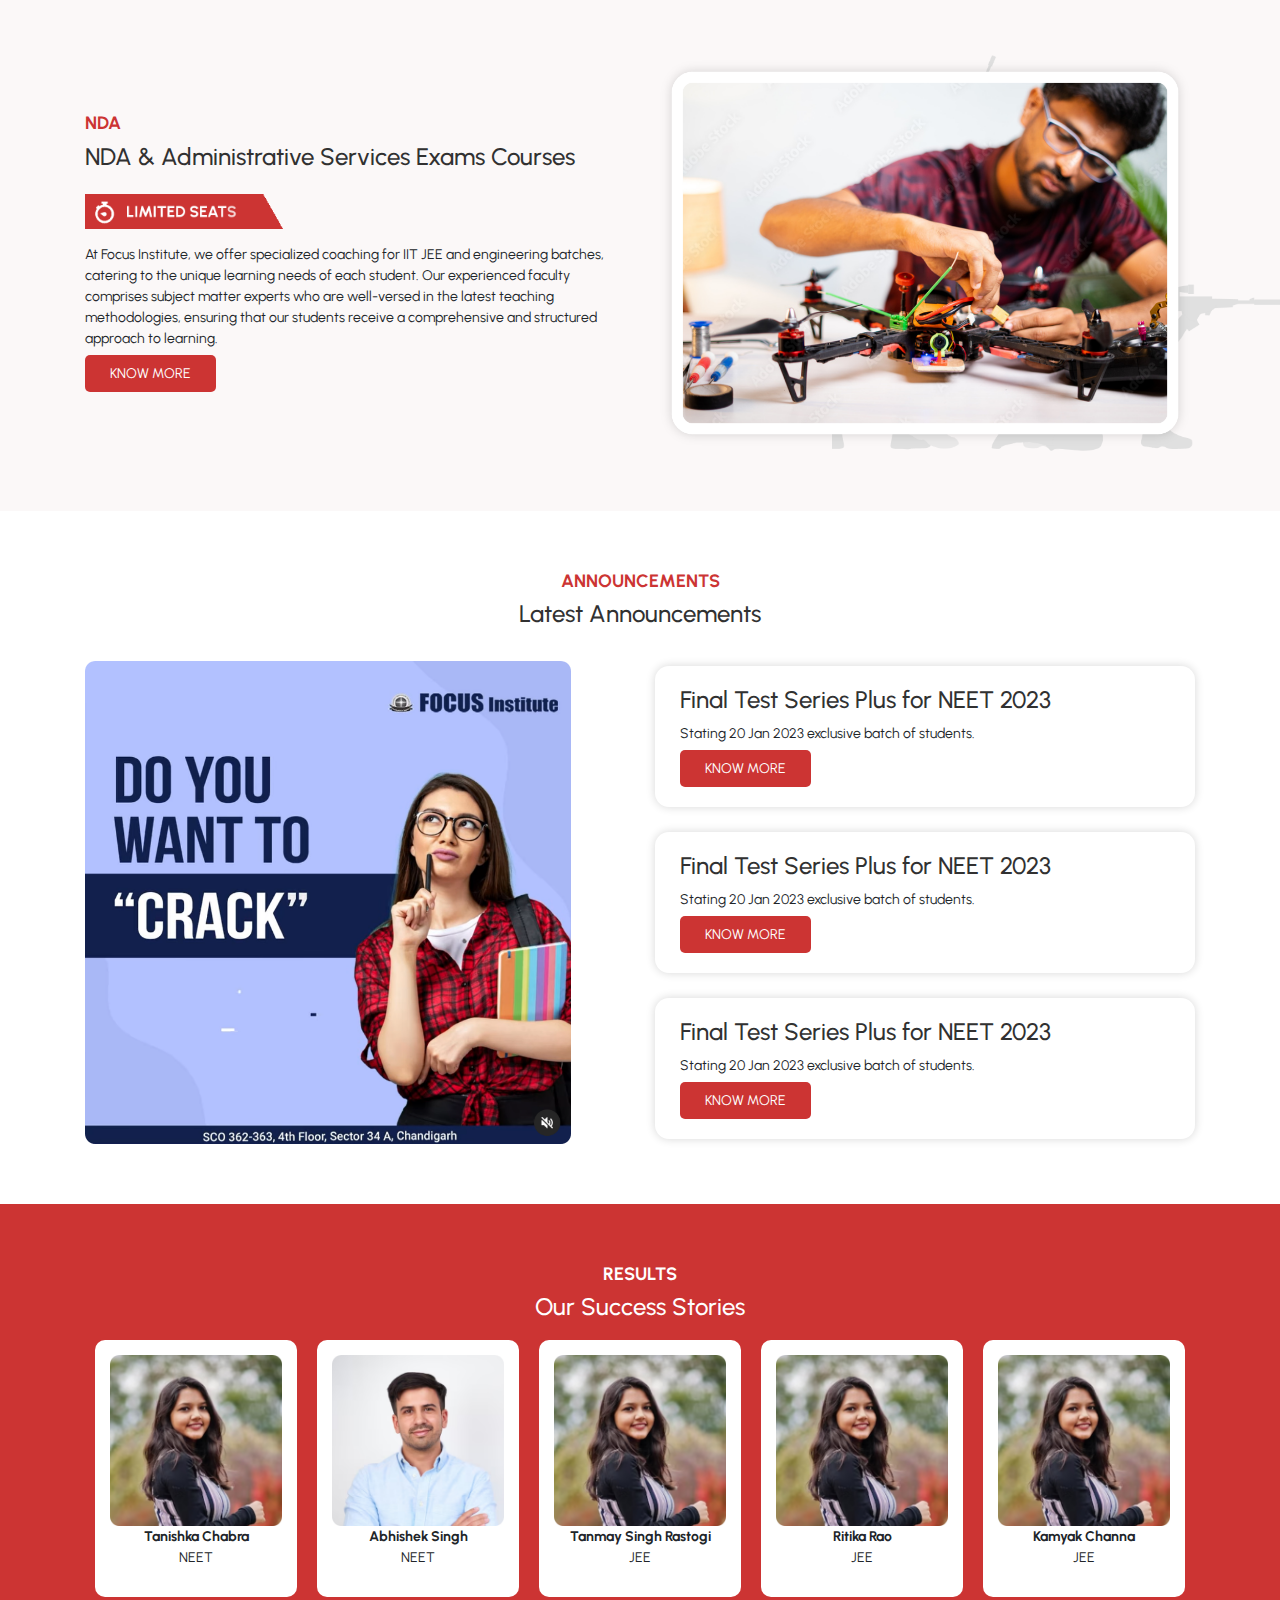
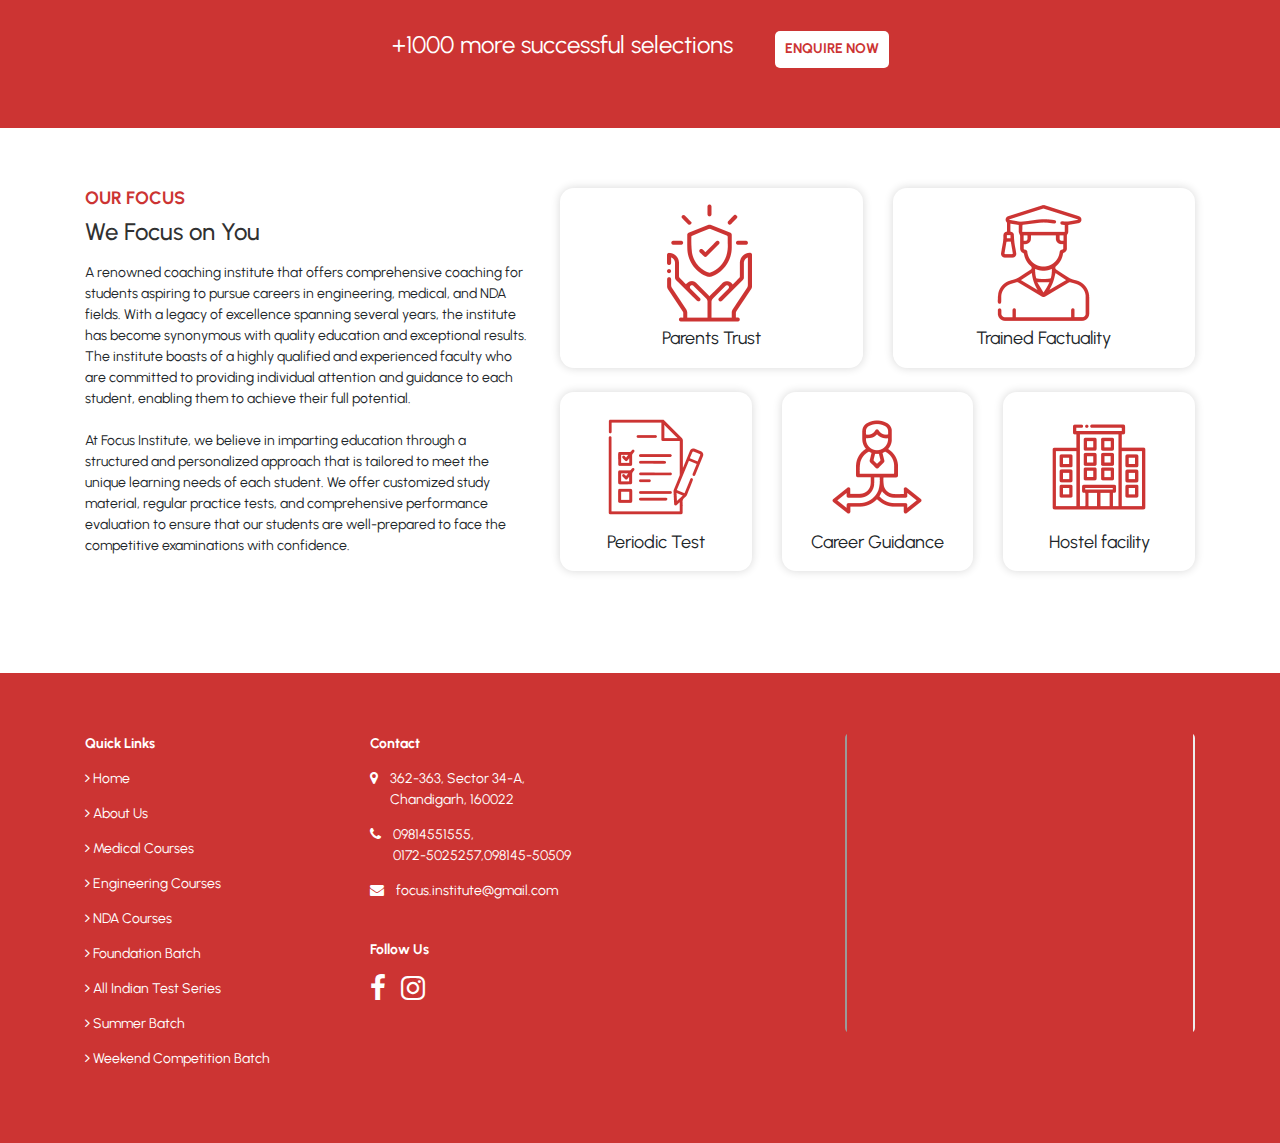
==== commit e1c6c8a1: "Footer Logo Fix" ====
--- a/index.html
+++ b/index.html
@@ -506,7 +506,21 @@
       </div>
     </section>
 
-   
+    <section>
+      <div class="container">
+        <div class="">
+          <a class="whats-app" href="#" target="_blank">
+            <i class="fa fa-whatsapp my-float"></i>
+          </a>
+         
+            <a class="phone-call" href="#" target="_blank">
+              <i class="fa fa-phone my-float"></i>
+             
+            </a>
+          
+        </div>
+      </div>
+    </section>
 
     <br /><br />
     <footer class="themeFooter">
--- a/assets/css/style.css
+++ b/assets/css/style.css
@@ -271,4 +271,113 @@
     grid-template-columns: repeat(2, 250px);
   
   }
+}
+
+.whats-app {
+  position: fixed !important;
+  width: 60px !important;
+  height: 60px;
+  bottom: 120px !important;
+  right: 10% !important;
+  background-color: #43C654 !important;
+  color: #FFF;
+  border-radius: 50px;
+  text-align: center;
+  font-size: 30px;
+  box-shadow: 2px 2px 3px #999;
+  z-index: 100;
+}
+
+.whats-app:hover {
+  width: 160px; 
+}
+
+.whats-app:hover::after {
+  content: "WHATSAPP US"; 
+  display: block;
+  position: absolute;
+  top: 0;
+  right: 50px; 
+  width: 100px;
+  height: 60px;
+  background-color: #43C654;
+  color: #FFF;
+  text-align: center;
+  line-height: 60px;
+  transition: right 0.3s ease; 
+  font-size: 14px;
+  font-weight: bold !important;
+  /* border-radius: 14px !important; */
+  border-radius: 10px;
+}
+
+.whats-app:hover::before {
+  content: ''; 
+  display: block;
+  position: absolute;
+  top: 0;
+  right: 50px; 
+  width: 80px;
+  height: 90%;
+  background-color: #43C654;
+  /* transform: rotate(45deg);  */
+  transition: right 0.3s ease; 
+  border-radius: 10px 8px 8px 10px;
+}
+.my-float {
+  margin-top: 16px;
+  color: white;
+}
+.phone-call{
+  position: fixed !important;
+  width: 60px !important;
+  height: 60px;
+  bottom: 40px;
+  right: 10% !important;
+  background-color: #CC3433 !important;
+  color: #FFF;
+  border-radius: 50px;
+  text-align: center;
+  font-size: 30px;
+  box-shadow: 2px 2px 3px #999;
+  z-index: 100;
+
+  transition: width 0.3s ease;
+}
+
+
+.phone-call:hover {
+  width: 160px; 
+}
+
+.phone-call:hover::after {
+  content: "CALL US"; 
+  display: block;
+  position: absolute;
+  top: 0;
+  right: 50px; 
+  width: 100px;
+  height: 60px;
+  background-color: #CC3433;
+  color: #FFF;
+  text-align: center;
+  line-height: 60px;
+  font-size: 14px;
+  font-weight: bold !important;
+  transition: right 0.3s ease; 
+  border-radius: 14px !important;
+}
+
+.phone-call:hover::before {
+  content: ''; 
+  display: block;
+  position: absolute;
+  top: 0;
+  right: 50px; 
+  width: 80px;
+  height: 90%;
+  background-color: #CC3433;
+  /* transform: rotate(45deg);  */
+  transition: right 0.3s ease; 
+  border-radius: 10px 8px 8px 10px;
 }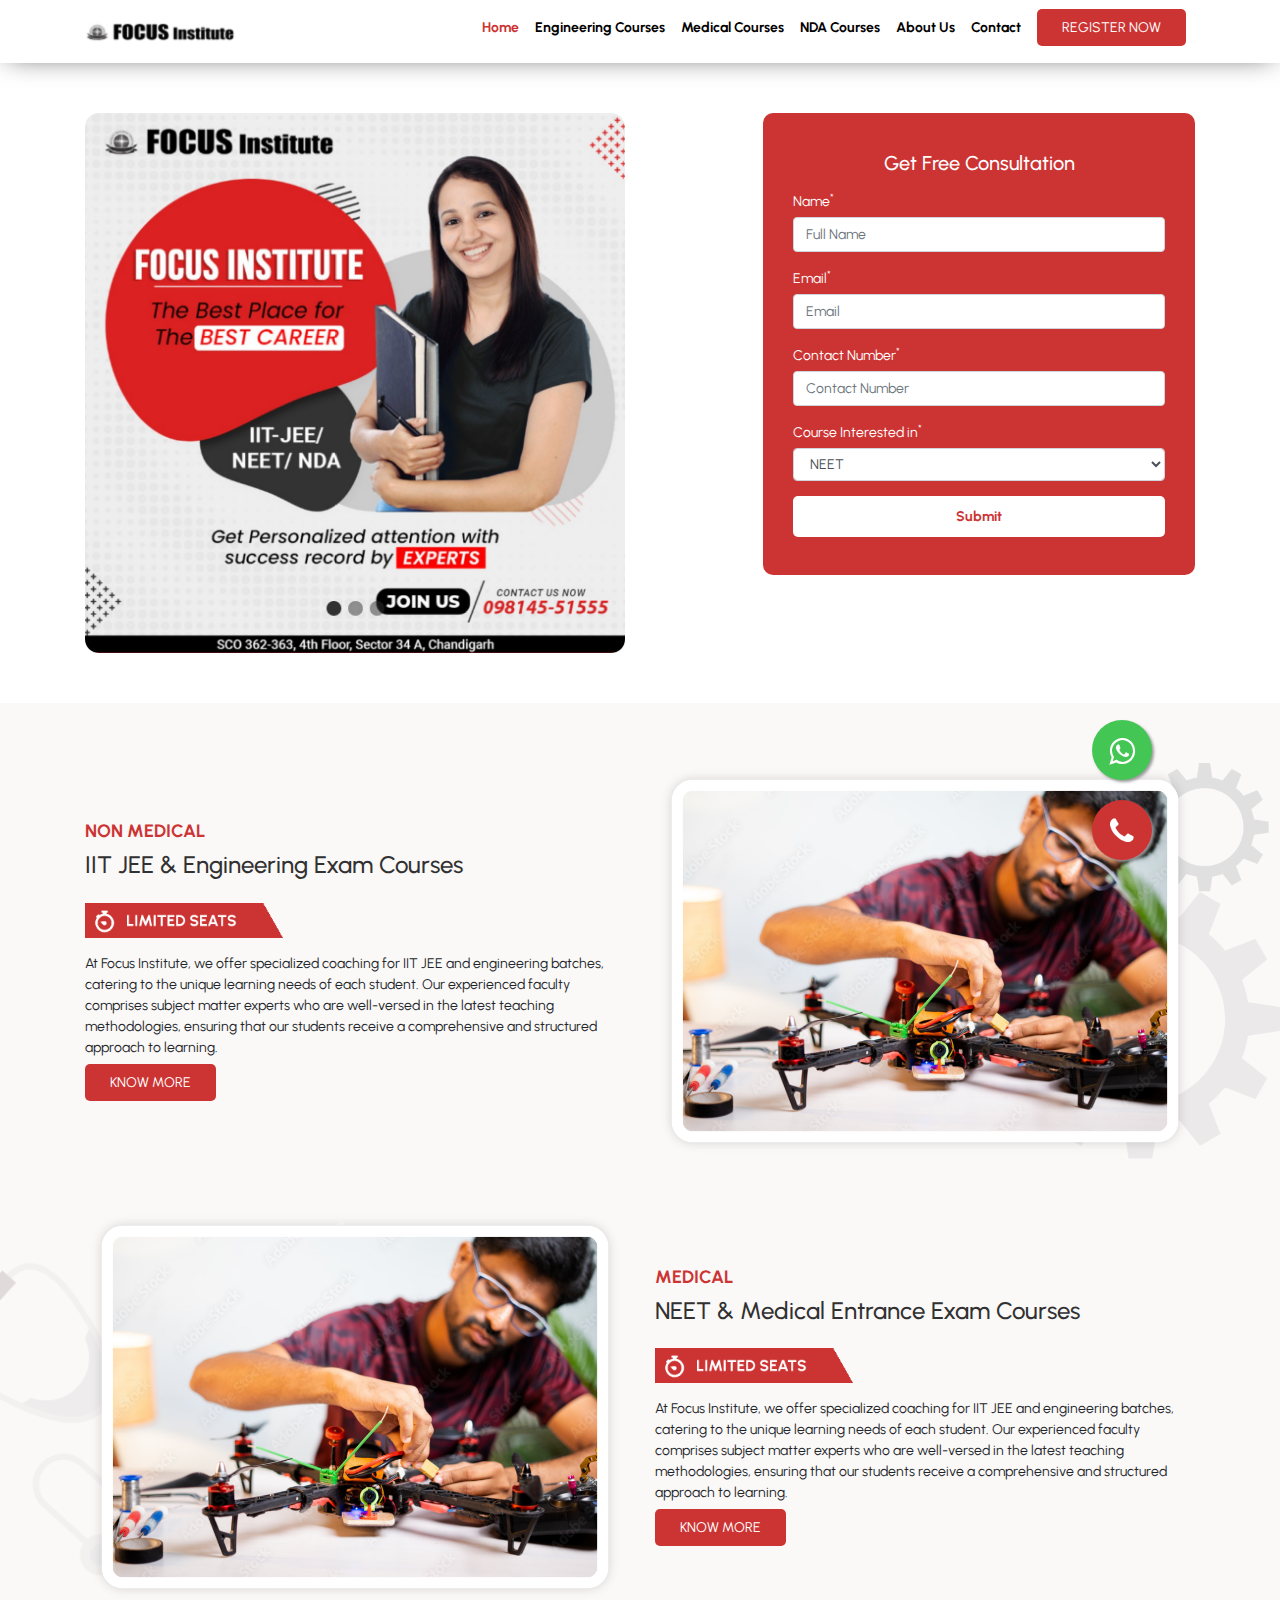
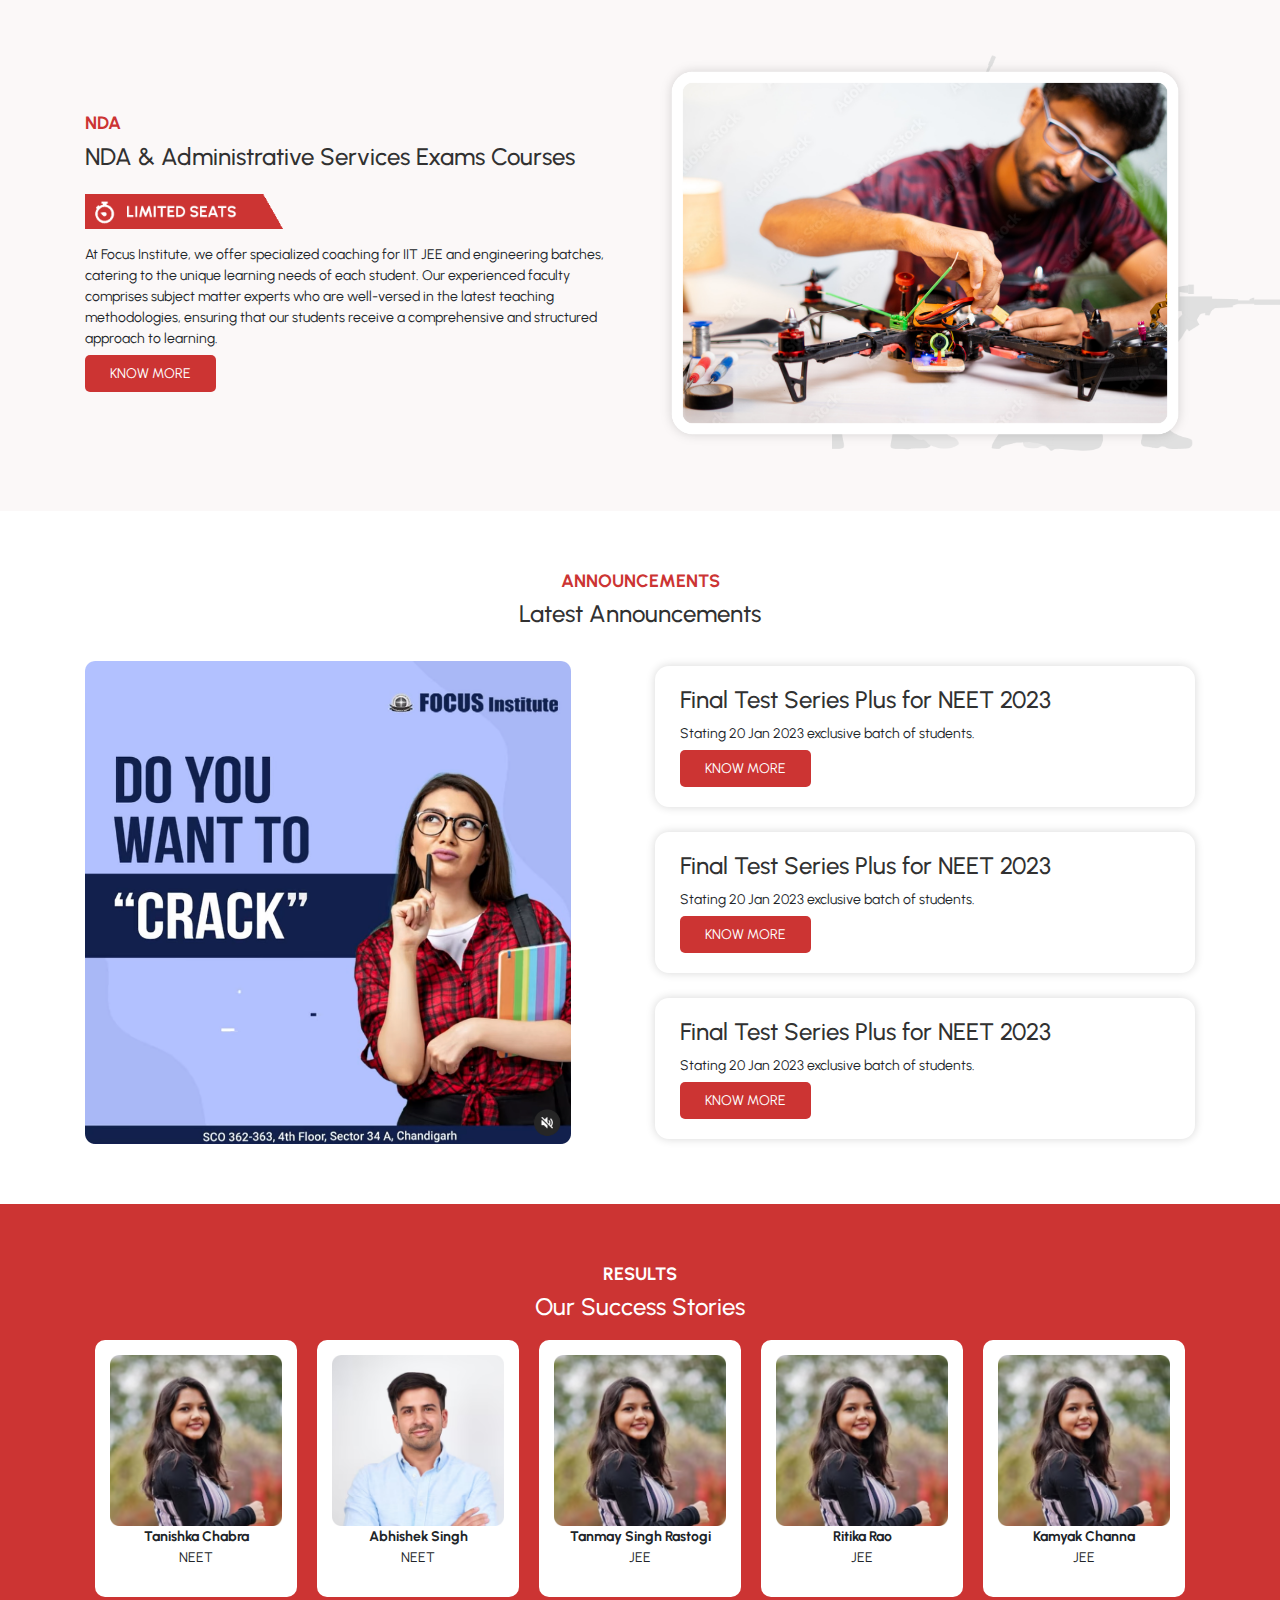
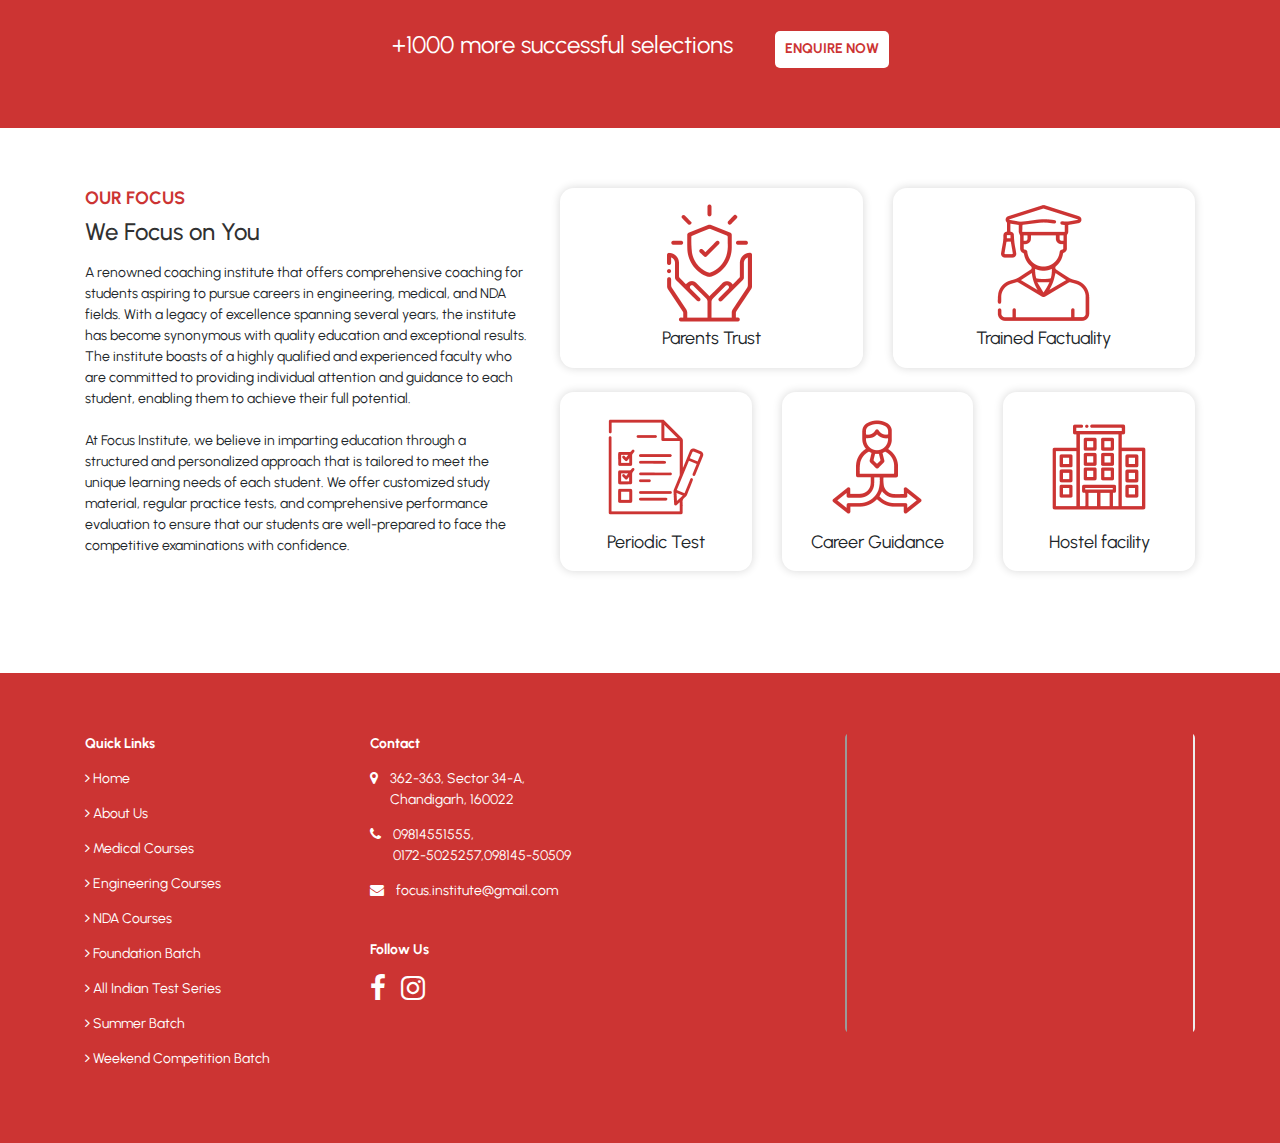
==== commit f6d73e2b: "Contact" ====
--- a/index.html
+++ b/index.html
@@ -59,7 +59,7 @@
     <div>
       <header>
         <nav class="navbar navbar-expand-lg navbar-light container">
-          <a class="navbar-brand" href="#">
+          <a class="navbar-brand" href="index.html">
             <img src="assets/img/logo.png" class="nav-logo" alt="" />
           </a>
           <button
@@ -87,10 +87,10 @@
                 >
               </li>
               <li class="nav-item">
-                <a class="nav-link" href="#">Medical Courses</a>
+                <a class="nav-link" href="MedicalCourser.html">Medical Courses</a>
               </li>
               <li class="nav-item">
-                <a class="nav-link" href="#">NDA Courses</a>
+                <a class="nav-link" href="NDACourses.html">NDA Courses</a>
               </li>
               <li class="nav-item">
                 <a class="nav-link" href="about.html">About Us</a>
--- a/assets/css/style.css
+++ b/assets/css/style.css
@@ -266,10 +266,9 @@
   margin-bottom: 20px !important;
 }
 
-@media screen and (min-width:1020px ) {
+@media screen and (min-width: 1020px) {
   .right-direction {
     grid-template-columns: repeat(2, 250px);
-  
   }
 }
 
@@ -279,8 +278,8 @@
   height: 60px;
   bottom: 120px !important;
   right: 10% !important;
-  background-color: #43C654 !important;
-  color: #FFF;
+  background-color: #43c654 !important;
+  color: #fff;
   border-radius: 50px;
   text-align: center;
   font-size: 30px;
@@ -289,95 +288,401 @@
 }
 
 .whats-app:hover {
-  width: 160px; 
+  width: 160px;
 }
 
 .whats-app:hover::after {
-  content: "WHATSAPP US"; 
+  content: "WHATSAPP US";
   display: block;
   position: absolute;
   top: 0;
-  right: 50px; 
-  width: 100px;
-  height: 60px;
-  background-color: #43C654;
-  color: #FFF;
-  text-align: center;
-  line-height: 60px;
-  transition: right 0.3s ease; 
+  right: 65px;
+  width: 120px;
+  /* height: 60px; */
+  background-color: #43c654;
+  color: #fff;
+  text-align: center;
+
+  transition: right 0.3s ease;
   font-size: 14px;
   font-weight: bold !important;
   /* border-radius: 14px !important; */
-  border-radius: 10px;
+  border-radius: 4px;
+  padding: 10px 5px;
+  margin-top: 10px;
 }
 
 .whats-app:hover::before {
-  content: ''; 
+  content: "";
   display: block;
   position: absolute;
   top: 0;
-  right: 50px; 
-  width: 80px;
-  height: 90%;
-  background-color: #43C654;
+  right: 65px;
+  width: 120px;
+  /* height: 90%; */
+  background-color: #43c654;
   /* transform: rotate(45deg);  */
-  transition: right 0.3s ease; 
-  border-radius: 10px 8px 8px 10px;
+  transition: right 0.3s ease;
+  border-radius: 5px;
 }
 .my-float {
   margin-top: 16px;
   color: white;
 }
-.phone-call{
+.phone-call {
   position: fixed !important;
   width: 60px !important;
   height: 60px;
   bottom: 40px;
   right: 10% !important;
-  background-color: #CC3433 !important;
-  color: #FFF;
+  background-color: #cc3433 !important;
+  color: #fff;
   border-radius: 50px;
   text-align: center;
   font-size: 30px;
   box-shadow: 2px 2px 3px #999;
   z-index: 100;
-
   transition: width 0.3s ease;
 }
 
-
 .phone-call:hover {
-  width: 160px; 
+  width: 160px;
 }
 
 .phone-call:hover::after {
-  content: "CALL US"; 
+  content: "CALL US";
   display: block;
   position: absolute;
   top: 0;
-  right: 50px; 
-  width: 100px;
-  height: 60px;
-  background-color: #CC3433;
-  color: #FFF;
-  text-align: center;
-  line-height: 60px;
+  right: 65px;
+  width: 80px;
+  background-color: #cc3433;
+  color: #fff;
+  text-align: center;
   font-size: 14px;
   font-weight: bold !important;
-  transition: right 0.3s ease; 
-  border-radius: 14px !important;
+  transition: right 0.3s ease;
+  border-radius: 4px;
+  padding: 7px;
+  margin-top: 14px;
 }
 
 .phone-call:hover::before {
-  content: ''; 
+  content: "";
   display: block;
   position: absolute;
   top: 0;
-  right: 50px; 
+  right: 65px;
   width: 80px;
-  height: 90%;
-  background-color: #CC3433;
+  background-color: #cc3433;
   /* transform: rotate(45deg);  */
-  transition: right 0.3s ease; 
-  border-radius: 10px 8px 8px 10px;
-}+  transition: right 0.3s ease;
+  border-radius: 4px;
+  padding: 7px;
+  margin-top: 14px;
+}
+
+/* Page 2 or 3 or 4 */
+
+.banner-eng {
+  position: relative;
+  /* margin-top: 20px; */
+}
+.banner-eng .absoluteSection {
+  position: absolute;
+  width: 100%;
+  top: calc(50% - 42px);
+  font-weight: 700;
+}
+.banner-eng .absoluteext {
+  font-size: 36px;
+  color: #ffffff;
+}
+.eng-heading {
+  text-align: left;
+  font: normal normal bold 24px/48px Urbanist;
+  letter-spacing: 0px;
+  color: #cc3433;
+  text-transform: uppercase;
+  opacity: 1;
+}
+.eng-subHeding {
+  text-align: left;
+  font: normal normal bold 38px/48px Urbanist;
+  letter-spacing: 0px;
+  color: #313131;
+  opacity: 1;
+}
+.image {
+  height: 25px;
+}
+.eng-para {
+  text-align: left;
+  font: normal normal normal 16px/24px Urbanist;
+  letter-spacing: 0px;
+  color: #313131;
+  opacity: 1;
+}
+.iit_jeeImage {
+  /* box-shadow: 0px 0px 10px #00000029; */
+  border: 10px solid #ffffff;
+  border-radius: 14px;
+  opacity: 1;
+}
+.eng-title {
+  font-size: 18px;
+  text-align: center;
+  font-weight: 700;
+  letter-spacing: 0px;
+  color: #cc3433;
+  text-transform: uppercase;
+  letter-spacing: normal;
+  opacity: 1;
+}
+.eng-choose {
+  font-size: 38px;
+  text-align: center;
+  font-weight: 700;
+  letter-spacing: 0px;
+  color: #313131;
+  /* text-transform: uppercase; */
+  opacity: 1;
+}
+/* .eng-heading {
+  text-align: center;
+  font-size: 24px;
+} */
+.card {
+  margin: 20px;
+}
+
+.card-link {
+  color: #cc3433;
+  text-decoration: underline;
+}
+.card-body1 {
+  color: white;
+}
+
+.bg-red {
+  background-color: #cc3433 !important;
+  width: 100%;
+  height: 50%;
+}
+.card1 {
+}
+.eng_sub-title {
+  font-size: 38px;
+  font-weight: 700;
+}
+.eng-title {
+  color: #cc3433;
+}
+.eng-title1 {
+  text-align: left;
+  font: normal normal normal 38px/48px Urbanist;
+  letter-spacing: 0px;
+  color: #313131;
+  opacity: 1;
+}
+.bg-color {
+  color: #fff;
+  background: #ffffff 0% 0% no-repeat padding-box;
+  opacity: 1;
+  font-size: 16px;
+  padding: 2px 10px;
+  border-radius: 5px;
+  text-transform: uppercase;
+}
+.card-1 {
+  background: #ffffff 0% 0% no-repeat padding-box;
+  box-shadow: 0px 0px 10px #00000029;
+  border-radius: 14px;
+  opacity: 1;
+}
+
+.card-container {
+  background: #ffffff 0% 0% no-repeat padding-box;
+  box-shadow: 0px 0px 10px #00000029;
+  border-radius: 14px;
+  opacity: 1;
+  width: calc(33% - 40px);
+  /* margin: 0 20px; */
+}
+
+.cardHeader {
+  background: #cc3433 0% 0% no-repeat padding-box;
+  border-radius: 14px 14px 0px 0px;
+  opacity: 1;
+  padding: 10px !important;
+  text-align: left;
+  font: normal normal bold 24px/33px Urbanist;
+  letter-spacing: 0px;
+  color: #ffffff;
+  opacity: 1;
+
+  height: 62px;
+}
+.eng_type {
+  display: flex;
+  justify-content: center;
+  flex-wrap: wrap;
+  gap: 3%;
+}
+
+@media screen and (max-width: 935px) {
+  .eng_type {
+    flex-wrap: wrap;
+  }
+}
+
+
+.choose_us {
+  display: grid;
+  grid-template-columns: repeat(3, 1fr);
+}
+.choose_us_img {
+  text-align: center;
+}
+.choose_us_img img {
+  width: 70px;
+  height: 70px;
+}
+
+.choose_us_img h5 {
+  width: 130px;
+  margin: 3px;
+}
+/* .card-size {
+  margin-top: -12%;
+  width: 1100px;
+  border: none;
+  background-color: #cc3433;
+  background: #cc3433 0% 0% no-repeat padding-box;
+  border-radius: 14px 0px 0px 0px;
+  opacity: 1;
+}
+@media screen and (max-width: 950px) {
+  .card-size {
+    margin-top: -15px;
+    border-radius: 14px 0px 0px 0px;
+    height: 50%;
+    background-color: #cc3433;
+  }
+} */
+.card-size {
+  margin-top: -10%;
+  width: 1100px;
+  border: none;
+  background-color: #cc3433;
+  border: none;
+  border-radius: 14px 14px 0px 0px;
+}
+@media screen and (max-width: 950px) {
+  .card-size {
+    margin-top: -14px;
+    border-radius: 14px 14px 0px 0px;
+    height: 50%;
+    background-color: #cc3433;
+  }
+}
+@media screen and (min-width: 1900px) {
+  .card-size {
+    top: 40px;
+  }
+}
+.ptb601 {
+  padding-top: 60px;
+  padding-bottom: 60px;
+}
+.orderList {
+  display: grid;
+  place-items: center;
+}
+@media screen and (min-width: 765px) {
+  .orderList {
+    grid-template-columns: repeat(3, 1fr);
+    margin-left: 5%;
+    width: 90%;
+  }
+}
+.bg-banner {
+  background-color: #fbf8f8;
+  padding: 20px 40px;
+}
+.best {
+  text-align: center;
+  font: normal normal bold 24px/48px Urbanist;
+  letter-spacing: 0px;
+  color: #cc3433;
+  text-transform: uppercase;
+}
+.best_1 {
+  text-align: center;
+  font: normal normal bold 38px/48px Urbanist;
+  letter-spacing: 0px;
+  color: #313131;
+  opacity: 1;
+}
+.imag-para {
+  margin-left: 10px;
+}
+
+.item-card {
+  background: #cc3433 0% 0% no-repeat padding-box;
+  box-shadow: 0px 0px 10px #00000029;
+  border-radius: 14px;
+  opacity: 1;
+  color: white;
+  border: none;
+}
+
+.item-card1 {
+  background: #ffffff;
+  box-shadow: 0px 0px 10px #00000029;
+  border-radius: 14px;
+  filter: drop-shadow(0 0 0 #cc3433);
+  border: none;
+  color: black;
+  border-radius: 14px;
+}
+.owl-image {
+  width: 100px;
+  height: 100px;
+  margin-top: 2%;
+  opacity: 1;
+}
+.avel-css {
+  display: flex;
+  justify-content: center;
+  gap: 5%;
+  align-items: center;
+}
+
+.home-demo {
+  position: relative;
+  margin: 0 8%;
+}
+.home-demo .owl-item.active.center .item-card1 {
+  transform: scale(1.15);
+  background: #cc3433 0% 0% no-repeat padding-box;
+  box-shadow: 0px 0px 10px #00000029;
+  border-radius: 14px;
+
+  color: white;
+  border-radius: 14px;
+}
+/* filter: drop-shadow(0 0 0 #cc3433); */
+.home-demo .owl-item.active.center .owl-image {
+  filter: drop-shadow(0 0 0 white);
+  opacity: 1;
+}
+
+.home-demo .owl-item:not(.active.center) .owl-image {
+  filter: drop-shadow(0px 0px 0px #cc3433);
+  opacity: 1;
+}
+
+
+/* About page css  */
+
